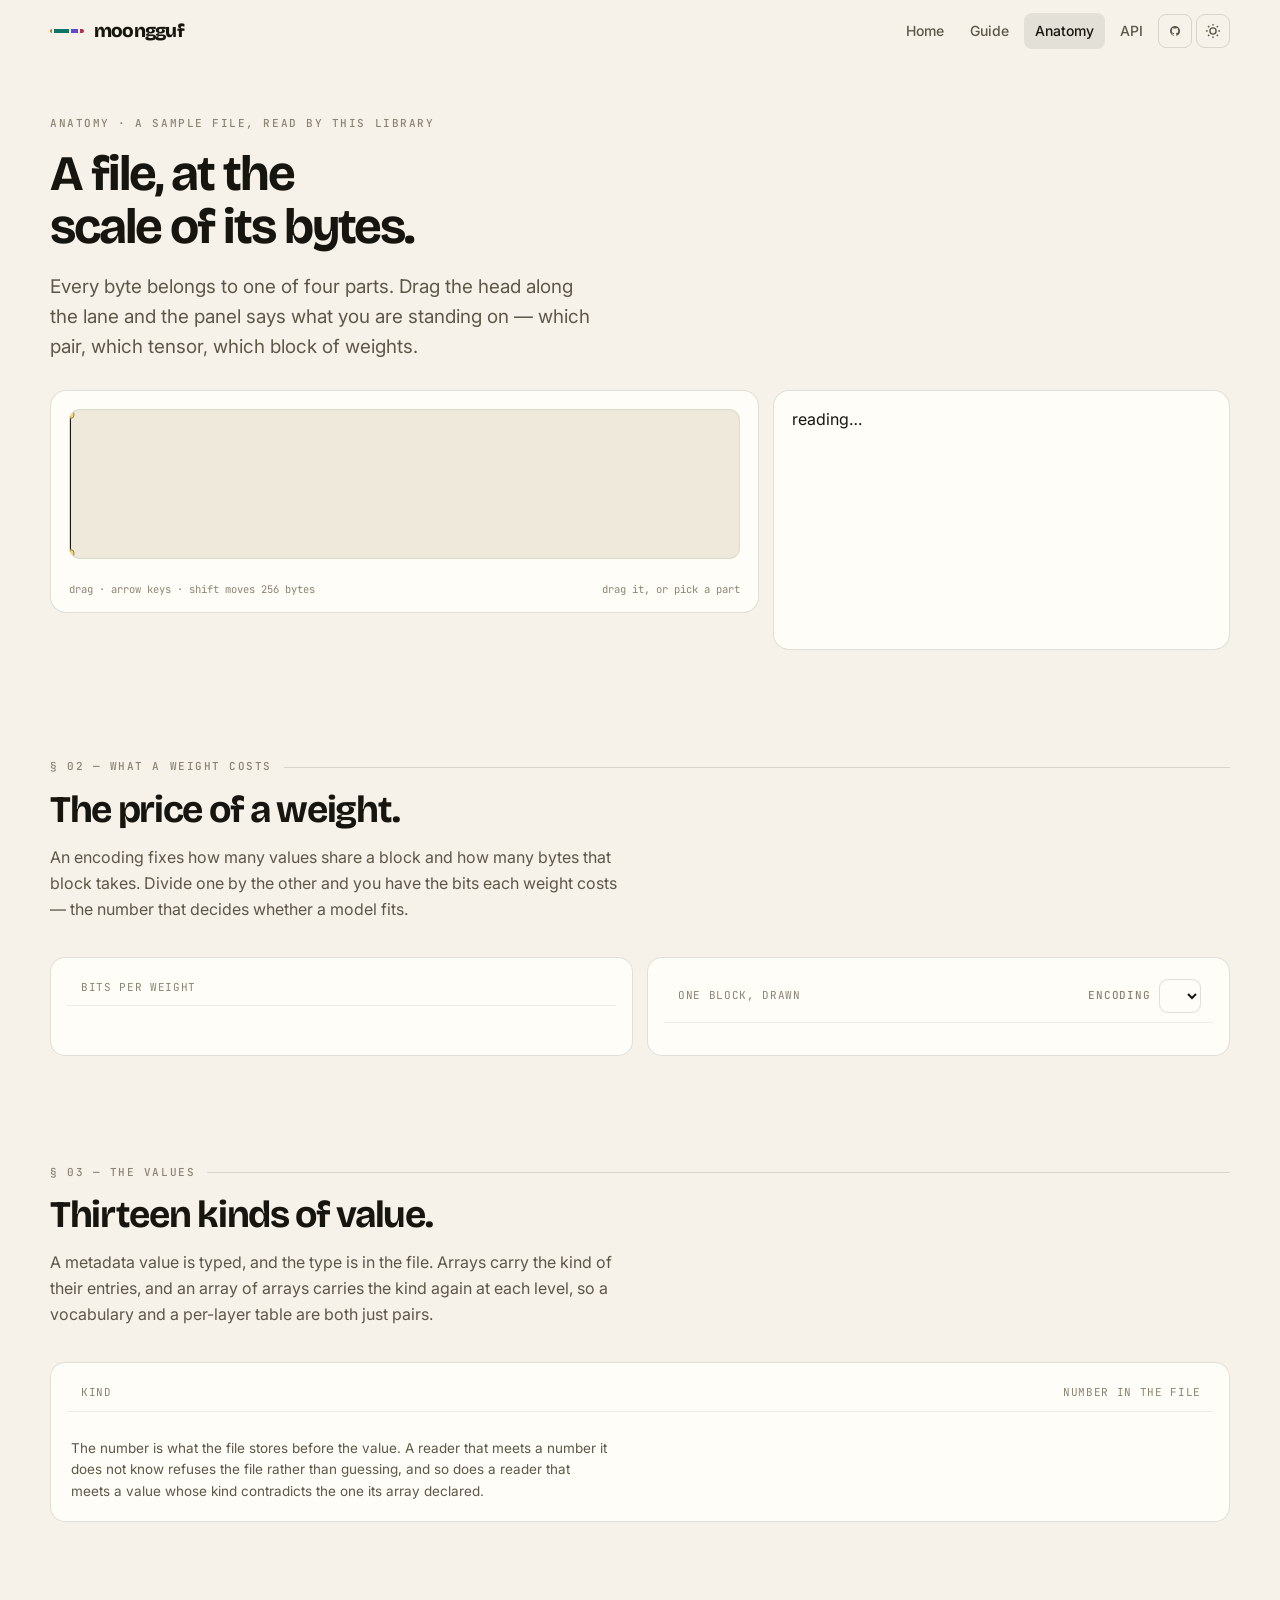
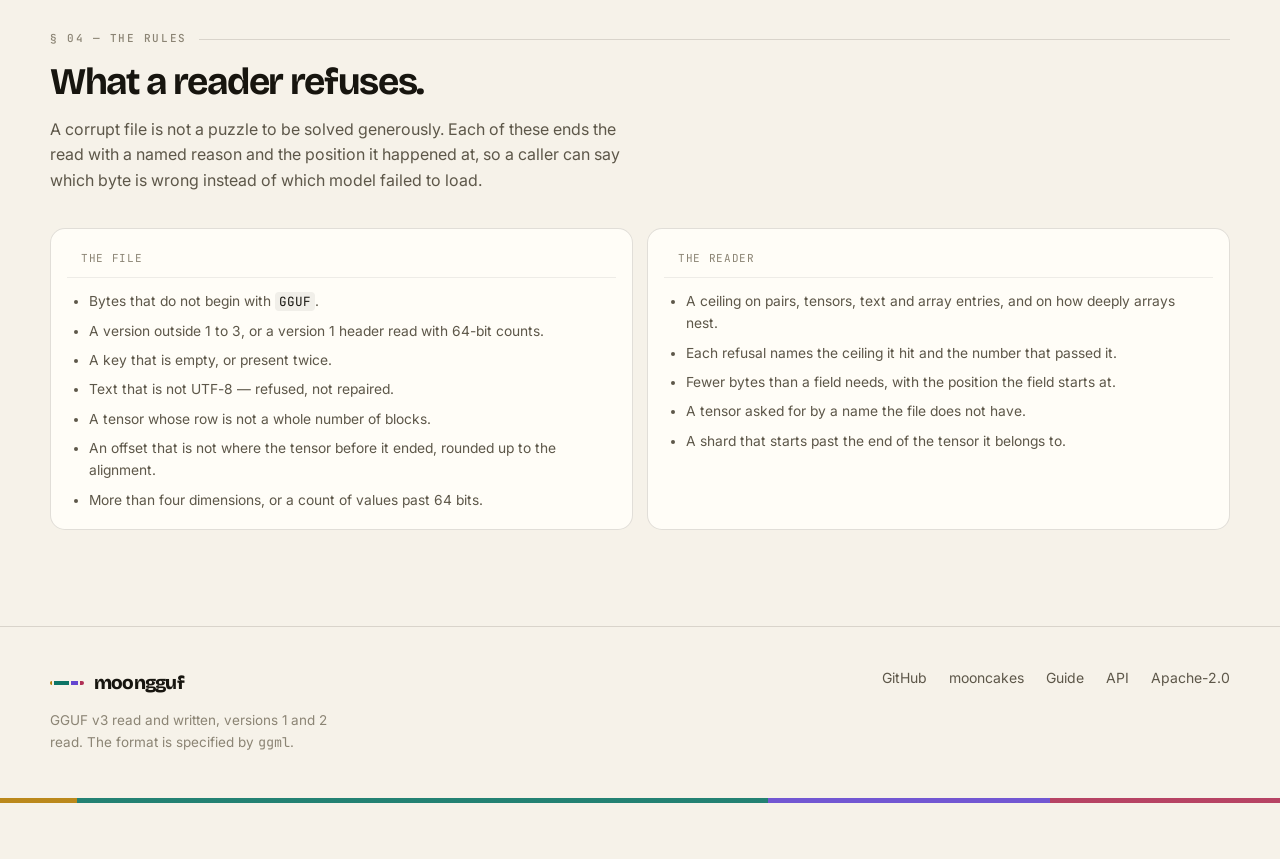
==== docs/anatomy.html @ d07f3ea3 "docs(moongguf): a specimen sheet, a guide, and an anatomy. One stylesheet, four colours — a colour p" ====
<!DOCTYPE html>
<html lang="en">
  <head>
    <meta charset="utf-8" />
    <meta name="viewport" content="width=device-width, initial-scale=1" />
    <title>The anatomy of a GGUF file — moongguf</title>
    <meta
      name="description"
      content="One GGUF file at the scale of its bytes: the header, the metadata table, the tensor index and the data section, with a head you can drag through it."
    />
    <link rel="icon" href="assets/favicon.svg" type="image/svg+xml" />
    <link rel="preconnect" href="https://fonts.googleapis.com" />
    <link rel="preconnect" href="https://fonts.gstatic.com" crossorigin />
    <link
      href="https://fonts.googleapis.com/css2?family=Bricolage+Grotesque:opsz,wght@12..96,400..800&family=Inter:wght@400;500;600&family=JetBrains+Mono:wght@400;500&display=swap"
      rel="stylesheet"
    />
    <link rel="stylesheet" href="assets/site.css" />
    <script src="assets/theme.js"></script>
  </head>
  <body>
    <header class="topbar">
      <div class="wrap">
        <a class="brand" href="./" aria-label="moongguf, home">
          <span class="brand-bars" aria-hidden="true"><i></i><i></i><i></i><i></i></span>
          <span class="brand-name">moongguf</span>
        </a>
        <nav class="nav" aria-label="Sections">
          <a href="./">Home</a>
          <a href="guide.html">Guide</a>
          <a href="anatomy.html" aria-current="page" class="hide-sm">Anatomy</a>
          <a href="api.html">API</a>
          <a
            class="icon-button"
            href="https://github.com/moonbitstack/moongguf"
            aria-label="Source on GitHub"
            title="Source on GitHub"
          >
            <svg viewBox="0 0 16 16" fill="currentColor" aria-hidden="true">
              <path
                d="M8 0C3.58 0 0 3.58 0 8c0 3.54 2.29 6.53 5.47 7.59.4.07.55-.17.55-.38 0-.19-.01-.82-.01-1.49-2.01.37-2.53-.49-2.69-.94-.09-.23-.48-.94-.82-1.13-.28-.15-.68-.52-.01-.53.63-.01 1.08.58 1.23.82.72 1.21 1.87.87 2.33.66.07-.52.28-.87.51-1.07-1.78-.2-3.64-.89-3.64-3.95 0-.87.31-1.59.82-2.15-.08-.2-.36-1.02.08-2.12 0 0 .67-.21 2.2.82a7.4 7.4 0 0 1 2-.27c.68 0 1.36.09 2 .27 1.53-1.04 2.2-.82 2.2-.82.44 1.1.16 1.92.08 2.12.51.56.82 1.27.82 2.15 0 3.07-1.87 3.75-3.65 3.95.29.25.54.73.54 1.48 0 1.07-.01 1.93-.01 2.2 0 .21.15.46.55.38A8.01 8.01 0 0 0 16 8c0-4.42-3.58-8-8-8Z"
              />
            </svg>
          </a>
          <button class="icon-button theme-toggle" type="button" aria-label="Switch theme">
            <svg class="sun" viewBox="0 0 16 16" fill="none" stroke="currentColor" stroke-width="1.4" aria-hidden="true">
              <circle cx="8" cy="8" r="3.1" />
              <path d="M8 1v1.6M8 13.4V15M1 8h1.6M13.4 8H15M3.05 3.05l1.13 1.13M11.82 11.82l1.13 1.13M12.95 3.05l-1.13 1.13M4.18 11.82l-1.13 1.13" />
            </svg>
            <svg class="moon" viewBox="0 0 16 16" fill="none" stroke="currentColor" stroke-width="1.4" aria-hidden="true">
              <path d="M13.4 9.6A5.9 5.9 0 0 1 6.4 2.6a5.9 5.9 0 1 0 7 7Z" />
            </svg>
          </button>
        </nav>
      </div>
    </header>

    <main>
      <section class="anatomy-hero">
        <div class="wrap">
          <p class="eyebrow">Anatomy · a sample file, read by this library</p>
          <h1 style="margin-top: 14px">A file, at the scale of its bytes.</h1>
          <p class="lede" style="margin-top: 18px">
            Every byte belongs to one of four parts. Drag the head along the lane and
            the panel says what you are standing on — which pair, which tensor, which
            block of weights.
          </p>

          <div class="scan" data-rise style="margin-top: 28px">
            <div class="scan-stage">
              <div class="scan-lane" data-scan tabindex="0" role="application" aria-label="A lane representing the bytes of a file. Use the arrow keys to move through it.">
                <div data-scan-lane></div>
                <div class="scan-head" data-scan-head></div>
              </div>
              <div class="lane-key" data-lane-key aria-label="Jump to a part"></div>
              <p class="scan-hint">
                <span data-scan-note>drag · arrow keys · shift moves 256 bytes</span>
                <span>drag it, or pick a part</span>
              </p>
            </div>
            <aside class="scan-panel" data-scan-panel>reading…</aside>
          </div>
        </div>
      </section>

      <section class="section" id="cost">
        <div class="wrap">
          <div class="section-head" data-rise>
            <div class="kicker"><span class="eyebrow">§ 02 — what a weight costs</span></div>
            <h2>The price of a weight.</h2>
            <p>
              An encoding fixes how many values share a block and how many bytes that
              block takes. Divide one by the other and you have the bits each weight
              costs — the number that decides whether a model fits.
            </p>
          </div>

          <div class="two-up">
            <div class="panel-card" data-rise>
              <div class="pane-head" style="margin: -6px -4px 10px">
                <span>bits per weight</span>
                <span class="spacer"></span>
                <span data-bits-count></span>
              </div>
              <div class="bits-chart scroll" data-bits></div>
            </div>

            <div class="panel-card" data-rise>
              <div class="pane-head" style="margin: -6px -4px 12px">
                <span>one block, drawn</span>
                <span class="spacer"></span>
                <label class="eyebrow" for="block-select" style="letter-spacing: 0.08em">encoding</label>
                <select id="block-select" data-block-select></select>
              </div>
              <div data-block></div>
              <p class="block-note" data-block-note></p>
            </div>
          </div>
        </div>
      </section>

      <section class="section" id="values">
        <div class="wrap">
          <div class="section-head" data-rise>
            <div class="kicker"><span class="eyebrow">§ 03 — the values</span></div>
            <h2>Thirteen kinds of value.</h2>
            <p>
              A metadata value is typed, and the type is in the file. Arrays carry the
              kind of their entries, and an array of arrays carries the kind again at
              each level, so a vocabulary and a per-layer table are both just pairs.
            </p>
          </div>

          <div class="panel-card" data-rise>
            <div class="pane-head" style="margin: -6px -4px 12px">
              <span>kind</span>
              <span class="spacer"></span>
              <span>number in the file</span>
            </div>
            <div class="kind-grid" data-kinds></div>
            <p class="block-note">
              The number is what the file stores before the value. A reader that meets
              a number it does not know refuses the file rather than guessing, and so
              does a reader that meets a value whose kind contradicts the one its array
              declared.
            </p>
          </div>
        </div>
      </section>

      <section class="section" id="rules">
        <div class="wrap">
          <div class="section-head" data-rise>
            <div class="kicker"><span class="eyebrow">§ 04 — the rules</span></div>
            <h2>What a reader refuses.</h2>
            <p>
              A corrupt file is not a puzzle to be solved generously. Each of these ends
              the read with a named reason and the position it happened at, so a caller
              can say which byte is wrong instead of which model failed to load.
            </p>
          </div>

          <div class="two-up">
            <div class="panel-card" data-rise>
              <div class="pane-head" style="margin: -6px -4px 12px"><span>the file</span></div>
              <ul class="rule-list">
                <li>Bytes that do not begin with <code>GGUF</code>.</li>
                <li>A version outside 1 to 3, or a version 1 header read with 64-bit counts.</li>
                <li>A key that is empty, or present twice.</li>
                <li>Text that is not UTF-8 — refused, not repaired.</li>
                <li>A tensor whose row is not a whole number of blocks.</li>
                <li>An offset that is not where the tensor before it ended, rounded up to the alignment.</li>
                <li>More than four dimensions, or a count of values past 64 bits.</li>
              </ul>
            </div>
            <div class="panel-card" data-rise>
              <div class="pane-head" style="margin: -6px -4px 12px"><span>the reader</span></div>
              <ul class="rule-list">
                <li>A ceiling on pairs, tensors, text and array entries, and on how deeply arrays nest.</li>
                <li>Each refusal names the ceiling it hit and the number that passed it.</li>
                <li>Fewer bytes than a field needs, with the position the field starts at.</li>
                <li>A tensor asked for by a name the file does not have.</li>
                <li>A shard that starts past the end of the tensor it belongs to.</li>
              </ul>
            </div>
          </div>
        </div>
      </section>
    </main>

    <footer class="footer">
      <div class="wrap">
        <div>
          <a class="brand" href="./" aria-label="moongguf, home">
            <span class="brand-bars" aria-hidden="true"><i></i><i></i><i></i><i></i></span>
            <span class="brand-name">moongguf</span>
          </a>
          <p class="footer-note" style="margin-top: 12px">
            GGUF v3 read and written, versions 1 and 2 read. The format is
            <a href="https://github.com/ggml-org/ggml/blob/master/docs/gguf.md">specified</a>
            by <code>ggml</code>.
          </p>
        </div>
        <nav class="footer-links" aria-label="Elsewhere">
          <a href="https://github.com/moonbitstack/moongguf">GitHub</a>
          <a href="https://mooncakes.io/docs/moonbitstack/moongguf">mooncakes</a>
          <a href="guide.html">Guide</a>
          <a href="api.html">API</a>
          <a href="https://github.com/moonbitstack/moongguf/blob/master/LICENSE">Apache-2.0</a>
        </nav>
      </div>
    </footer>

    <script type="module" src="assets/anatomy.js"></script>
    <script src="assets/page.js"></script>
    <script src="assets/code.js"></script>
  </body>
</html>
---- docs/assets/site.css ----
/* moongguf — a specimen sheet for a binary file.
   One stylesheet for all pages: tokens, then the page-level pieces, then the
   widgets each page adds. */

:root {
  color-scheme: light;

  --paper: #f6f2e9;
  --card: #fffdf7;
  --sunken: #efe9dc;
  --ink: #17150f;
  --ink-2: #5d5749;
  --ink-3: #8b8474;
  --line: color-mix(in srgb, var(--ink) 13%, transparent);
  --line-soft: color-mix(in srgb, var(--ink) 7%, transparent);
  --highlight: #ffd84d;
  --swipe: color-mix(in srgb, var(--highlight) 78%, transparent);

  /* One colour per part of the file, kept everywhere those parts are named. */
  --head: #b57d05;
  --meta: #0d7566;
  --index: #6446d0;
  --data: #b03055;

  --head-wash: color-mix(in srgb, var(--head) 14%, var(--paper));
  --meta-wash: color-mix(in srgb, var(--meta) 13%, var(--paper));
  --index-wash: color-mix(in srgb, var(--index) 13%, var(--paper));
  --data-wash: color-mix(in srgb, var(--data) 12%, var(--paper));

  --shadow: 0 1px 0 color-mix(in srgb, var(--ink) 5%, transparent),
    0 18px 40px -28px color-mix(in srgb, var(--ink) 45%);
  --shadow-lift: 0 2px 2px color-mix(in srgb, var(--ink) 4%, transparent),
    0 26px 44px -26px color-mix(in srgb, var(--ink) 40%);

  --sans: "Inter", ui-sans-serif, system-ui, -apple-system, "Segoe UI", sans-serif;
  --display: "Bricolage Grotesque", "Inter", ui-sans-serif, system-ui, sans-serif;
  --mono: "JetBrains Mono", ui-monospace, SFMono-Regular, Menlo, Consolas, monospace;

  /* Apple's move: damping 1, response 0.4 — no overshoot, no lag. */
  --spring: linear(
    0, 0.0033 1.4%, 0.0126 2.8%, 0.0488 5.6%, 0.0972 8.4%, 0.2088 14.1%,
    0.3892 21.6%, 0.5693 28.9%, 0.7365 36.2%, 0.8679 43.4%, 0.9552 50.4%,
    1.0027 56.4%, 1.0225 63.3%, 1.0141 73.4%, 1.0013 84.9%, 1
  );
  /* A little bounce, for something thrown rather than moved. */
  --spring-snap: linear(
    0, 0.006 1.2%, 0.0238 2.4%, 0.0905 4.8%, 0.1986 7.4%, 0.4242 12.9%,
    0.6296 17.9%, 0.79 22.9%, 0.9053 28%, 0.9735 33.4%, 1.0072 39%,
    1.0147 46%, 1.0049 58%, 1.0002 72%, 1
  );
}

:root[data-theme="dark"] {
  color-scheme: dark;

  --paper: #131210;
  --card: #1b1a16;
  --sunken: #100f0d;
  --ink: #f3eee2;
  --ink-2: #b3ab99;
  --ink-3: #857e6f;
  --line: color-mix(in srgb, var(--ink) 16%, transparent);
  --line-soft: color-mix(in srgb, var(--ink) 9%, transparent);

  --head: #e5b23f;
  --meta: #4ec3ae;
  --index: #a58cf5;
  --data: #f07a9c;
  --swipe: color-mix(in srgb, var(--highlight) 34%, transparent);

  --head-wash: color-mix(in srgb, var(--head) 16%, var(--paper));
  --meta-wash: color-mix(in srgb, var(--meta) 15%, var(--paper));
  --index-wash: color-mix(in srgb, var(--index) 16%, var(--paper));
  --data-wash: color-mix(in srgb, var(--data) 15%, var(--paper));

  --shadow: 0 1px 0 #0006, 0 18px 40px -28px #000;
  --shadow-lift: 0 2px 2px #0004, 0 26px 44px -24px #000;
}

@media (prefers-color-scheme: dark) {
  :root:not([data-theme="light"]) {
    color-scheme: dark;

    --paper: #131210;
    --card: #1b1a16;
    --sunken: #100f0d;
    --ink: #f3eee2;
    --ink-2: #b3ab99;
    --ink-3: #857e6f;
    --line: color-mix(in srgb, var(--ink) 16%, transparent);
    --line-soft: color-mix(in srgb, var(--ink) 9%, transparent);

    --head: #e5b23f;
    --meta: #4ec3ae;
    --index: #a58cf5;
    --data: #f07a9c;
    --swipe: color-mix(in srgb, var(--highlight) 34%, transparent);

    --head-wash: color-mix(in srgb, var(--head) 16%, var(--paper));
    --meta-wash: color-mix(in srgb, var(--meta) 15%, var(--paper));
    --index-wash: color-mix(in srgb, var(--index) 16%, var(--paper));
    --data-wash: color-mix(in srgb, var(--data) 15%, var(--paper));

    --shadow: 0 1px 0 #0006, 0 18px 40px -28px #000;
    --shadow-lift: 0 2px 2px #0004, 0 26px 44px -24px #000;
  }
}

*,
*::before,
*::after {
  box-sizing: border-box;
}

html {
  font-variant-ligatures: no-contextual;
  -webkit-text-size-adjust: 100%;
  scroll-behavior: smooth;
  scroll-padding-top: 84px;
}

@media (prefers-reduced-motion: reduce) {
  html {
    scroll-behavior: auto;
  }
}

body {
  margin: 0;
  background: var(--paper);
  color: var(--ink);
  font-family: var(--sans);
  font-size: 16px;
  line-height: 1.62;
  -webkit-font-smoothing: antialiased;
  font-variant-ligatures: no-contextual;
  overflow-wrap: break-word;
}

/* The paper is a specimen sheet: a grid of dots, faint enough to read as
   texture rather than as a table. */
body::before {
  content: "";
  position: fixed;
  inset: 0;
  z-index: -1;
  pointer-events: none;
  background-image: radial-gradient(
    color-mix(in srgb, var(--ink) 26%, transparent) 0.6px,
    transparent 0.6px
  );
  background-size: 22px 22px;
  opacity: 0.18;
}

img,
svg {
  max-width: 100%;
}

button,
input,
textarea,
select {
  font: inherit;
  font-variant-ligatures: no-contextual;
  color: inherit;
}

::selection {
  background: var(--highlight);
  color: #17150f;
}

a {
  color: inherit;
  text-decoration: none;
}

:focus-visible {
  outline: 2px solid var(--ink);
  outline-offset: 3px;
  border-radius: 4px;
}

/* ——— scroll bars ——————————————————————————————————————————————
   The page bar is drawn by the page: its thumb is invisible while the page
   stands at its top, and the lane keeps its width either way, so nothing
   shifts sideways when the thumb appears. The standard properties are only
   ever set inside the branch that has no `::-webkit-scrollbar`, because
   setting them anywhere disables the pseudo-elements in Chromium. */

@supports selector(::-webkit-scrollbar) {
  html::-webkit-scrollbar {
    width: 11px;
    height: 11px;
  }
  html::-webkit-scrollbar-track {
    background: transparent;
  }
  html::-webkit-scrollbar-thumb {
    border-radius: 99px;
    border: 3px solid transparent;
    background-clip: content-box;
    background-color: color-mix(in srgb, var(--ink) 26%, transparent);
  }
  html.at-top::-webkit-scrollbar-thumb {
    background-color: transparent;
  }
  .scroll::-webkit-scrollbar {
    width: 9px;
    height: 9px;
  }
  .scroll::-webkit-scrollbar-track {
    background: transparent;
  }
  .scroll::-webkit-scrollbar-thumb {
    border-radius: 99px;
    border: 2px solid transparent;
    background-clip: content-box;
    background-color: color-mix(in srgb, var(--ink) 14%, transparent);
  }
  .scroll:hover::-webkit-scrollbar-thumb {
    background-color: color-mix(in srgb, var(--ink) 34%, transparent);
  }
  .scroll::-webkit-scrollbar-corner {
    background: transparent;
  }
}

@supports not selector(::-webkit-scrollbar) {
  html {
    scrollbar-width: thin;
    scrollbar-color: color-mix(in srgb, var(--ink) 26%, transparent) transparent;
  }
  html.at-top {
    scrollbar-color: transparent transparent;
  }
  .scroll {
    scrollbar-width: thin;
    scrollbar-color: color-mix(in srgb, var(--ink) 16%, transparent) transparent;
  }
  .scroll:hover {
    scrollbar-color: color-mix(in srgb, var(--ink) 34%, transparent) transparent;
  }
}

/* ——— type ——————————————————————————————————————————————————— */

h1,
h2,
h3,
h4 {
  font-family: var(--display);
  font-weight: 700;
  letter-spacing: -0.025em;
  line-height: 1.08;
  margin: 0;
  text-wrap: balance;
}

p {
  margin: 0 0 1em;
}

p:last-child {
  margin-bottom: 0;
}

code,
.mono {
  font-family: var(--mono);
  font-variant-ligatures: none;
  font-feature-settings: "tnum" 1;
}

kbd {
  font-family: var(--mono);
  font-size: 0.82em;
  padding: 0.1em 0.4em;
  border: 1px solid var(--line);
  border-bottom-width: 2px;
  border-radius: 5px;
  background: var(--card);
}

mark {
  background: linear-gradient(
    transparent 58%,
    color-mix(in srgb, var(--highlight) 72%, transparent) 58% 94%,
    transparent 94%
  );
  color: inherit;
  padding: 0 0.08em;
}

.eyebrow {
  font-family: var(--mono);
  font-size: 11px;
  font-weight: 500;
  letter-spacing: 0.14em;
  text-transform: uppercase;
  color: var(--ink-3);
  user-select: none;
}

.lede {
  font-size: clamp(1.02rem, 0.96rem + 0.3vw, 1.18rem);
  line-height: 1.6;
  color: var(--ink-2);
  max-width: 46ch;
}

.prose p {
  max-width: 62ch;
  color: var(--ink-2);
}

.prose strong {
  color: var(--ink);
  font-weight: 600;
}

.prose a {
  color: var(--ink);
  box-shadow: inset 0 -1px 0 color-mix(in srgb, var(--ink) 45%, transparent);
}

.prose a:hover {
  box-shadow: inset 0 -1px 0 var(--ink);
}

/* ——— shell ——————————————————————————————————————————————————— */

.wrap {
  width: min(1180px, 100% - 48px);
  margin-inline: auto;
}

.topbar {
  position: sticky;
  top: 0;
  z-index: 40;
  border-bottom: 1px solid transparent;
  background: color-mix(in srgb, var(--paper) 82%, transparent);
  backdrop-filter: blur(14px) saturate(1.3);
  -webkit-backdrop-filter: blur(14px) saturate(1.3);
  transition: border-color 0.3s;
}

.topbar.is-stuck {
  border-bottom-color: var(--line);
}

.topbar .wrap {
  display: flex;
  align-items: center;
  gap: 20px;
  height: 62px;
}

.brand {
  display: inline-flex;
  align-items: center;
  gap: 10px;
  flex: none;
}

.brand-name {
  font-family: var(--display);
  font-weight: 800;
  font-size: 19px;
  letter-spacing: -0.04em;
}

.brand-bars {
  display: flex;
  gap: 2px;
  height: 4px;
  width: 34px;
  border-radius: 2px;
  overflow: hidden;
}

.brand-bars i {
  display: block;
  height: 100%;
}

.brand-bars i:nth-child(1) {
  flex: 4;
  background: var(--head);
}
.brand-bars i:nth-child(2) {
  flex: 26;
  background: var(--meta);
}
.brand-bars i:nth-child(3) {
  flex: 12;
  background: var(--index);
}
.brand-bars i:nth-child(4) {
  flex: 8;
  background: var(--data);
}

.nav {
  display: flex;
  align-items: center;
  gap: 4px;
  margin-left: auto;
}

.nav a {
  font-size: 14px;
  font-weight: 500;
  color: var(--ink-2);
  padding: 7px 11px;
  border-radius: 8px;
  transition: color 0.2s, background-color 0.2s;
}

.nav a:hover {
  color: var(--ink);
  background: color-mix(in srgb, var(--ink) 6%, transparent);
}

.nav a[aria-current="page"] {
  color: var(--ink);
  background: color-mix(in srgb, var(--ink) 8%, transparent);
}

.icon-button {
  display: inline-grid;
  place-items: center;
  width: 34px;
  height: 34px;
  border: 1px solid var(--line);
  border-radius: 9px;
  background: transparent;
  color: var(--ink-2);
  cursor: pointer;
  padding: 0;
  transition: color 0.2s, border-color 0.2s, background-color 0.2s;
}

.icon-button:hover {
  color: var(--ink);
  border-color: color-mix(in srgb, var(--ink) 30%, transparent);
}

.icon-button svg {
  width: 16px;
  height: 16px;
  display: block;
}

.theme-toggle .moon,
:root[data-theme="dark"] .theme-toggle .sun {
  display: none;
}

:root[data-theme="dark"] .theme-toggle .moon {
  display: block;
}

@media (prefers-color-scheme: dark) {
  :root:not([data-theme="light"]) .theme-toggle .sun {
    display: none;
  }
  :root:not([data-theme="light"]) .theme-toggle .moon {
    display: block;
  }
}

/* ——— footer ——————————————————————————————————————————————————— */

.footer {
  position: relative;
  margin-top: 96px;
  border-top: 1px solid var(--line);
  padding: 40px 0 56px;
}

.footer::after {
  content: "";
  display: block;
  height: 5px;
  margin-top: 44px;
  background: linear-gradient(
    90deg,
    var(--head) 0 6%,
    var(--meta) 6% 60%,
    var(--index) 60% 82%,
    var(--data) 82% 100%
  );
  opacity: 0.9;
}

.footer .wrap {
  display: flex;
  flex-wrap: wrap;
  gap: 24px 40px;
  align-items: flex-start;
  justify-content: space-between;
}

.footer-note {
  max-width: 34ch;
  color: var(--ink-3);
  font-size: 13.5px;
  line-height: 1.6;
}

.footer-links {
  display: flex;
  flex-wrap: wrap;
  gap: 8px 22px;
  font-size: 14px;
}

.footer-links a {
  color: var(--ink-2);
  border-bottom: 1px solid transparent;
  padding-bottom: 1px;
}

.footer-links a:hover {
  color: var(--ink);
  border-bottom-color: var(--ink);
}

/* ——— buttons ——————————————————————————————————————————————————— */

.button {
  display: inline-flex;
  align-items: center;
  justify-content: center;
  gap: 8px;
  height: 42px;
  padding: 0 18px;
  border-radius: 11px;
  border: 1px solid transparent;
  font-size: 14.5px;
  font-weight: 560;
  letter-spacing: -0.005em;
  cursor: pointer;
  white-space: nowrap;
  transition: transform 0.35s var(--spring), background-color 0.2s,
    border-color 0.2s, box-shadow 0.25s;
}

.button:active {
  transform: scale(0.975);
}

.button-solid {
  background: var(--ink);
  color: var(--paper);
  box-shadow: var(--shadow);
}

.button-solid:hover {
  background: color-mix(in srgb, var(--ink) 88%, var(--data));
}

.button-ghost {
  border-color: var(--line);
  color: var(--ink);
  background: color-mix(in srgb, var(--card) 60%, transparent);
}

.button-ghost:hover {
  border-color: color-mix(in srgb, var(--ink) 34%, transparent);
  background: var(--card);
}

.button .arrow {
  transition: transform 0.35s var(--spring);
}

.button:hover .arrow {
  transform: translateX(3px);
}

/* ——— chips ——————————————————————————————————————————————————— */

.chips {
  display: flex;
  flex-wrap: wrap;
  gap: 8px;
}

.chip {
  display: inline-flex;
  align-items: center;
  gap: 7px;
  height: 28px;
  padding: 0 11px;
  border-radius: 99px;
  border: 1px solid var(--line);
  background: color-mix(in srgb, var(--card) 70%, transparent);
  font-family: var(--mono);
  font-size: 11.5px;
  letter-spacing: 0.02em;
  color: var(--ink-2);
  white-space: nowrap;
}

.chip b {
  color: var(--ink);
  font-weight: 500;
}

.swatch {
  width: 8px;
  height: 8px;
  border-radius: 2px;
  background: currentColor;
  flex: none;
}

.swatch-head {
  color: var(--head);
}
.swatch-meta {
  color: var(--meta);
}
.swatch-index {
  color: var(--index);
}
.swatch-data {
  color: var(--data);
}

/* ——— the front page ——————————————————————————————————————————————— */

.hero {
  padding: clamp(52px, 8vw, 96px) 0 0;
}

.hero-grid {
  display: grid;
  grid-template-columns: minmax(0, 1fr);
  gap: 30px;
}

@media (width > 980px) {
  .hero-grid {
    grid-template-columns: minmax(0, 1fr) 268px;
    gap: 48px;
    align-items: start;
  }
}

.plate {
  border: 1px solid var(--line);
  border-radius: 13px;
  background: color-mix(in srgb, var(--card) 70%, transparent);
  padding: 14px 14px 12px;
  box-shadow: var(--shadow);
}

.plate-at {
  display: flex;
  justify-content: space-between;
  font-family: var(--mono);
  font-size: 9.5px;
  letter-spacing: 0.08em;
  text-transform: uppercase;
  color: var(--ink-3);
  margin-bottom: 8px;
  user-select: none;
}

.plate-cells {
  display: grid;
  grid-template-columns: repeat(4, minmax(0, 1fr));
  gap: 3px;
}

.plate-cells span {
  display: grid;
  place-items: center;
  height: 38px;
  border-radius: 5px;
  background: var(--head-wash);
  border: 1px solid color-mix(in srgb, var(--head) 34%, transparent);
  font-family: var(--mono);
  font-size: 12.5px;
  color: color-mix(in srgb, var(--head) 82%, var(--ink));
  transition: transform 0.4s var(--spring);
}

.plate-cells span:hover {
  transform: translateY(-2px);
}

.plate-ascii {
  display: grid;
  grid-template-columns: repeat(4, minmax(0, 1fr));
  gap: 3px;
  margin-top: 3px;
}

.plate-ascii span {
  text-align: center;
  font-family: var(--mono);
  font-size: 11px;
  color: var(--ink-2);
  padding: 3px 0;
  border-radius: 4px;
  background: color-mix(in srgb, var(--ink) 5%, transparent);
}

.plate-note {
  margin: 10px 0 0;
  font-size: 12px;
  line-height: 1.5;
  color: var(--ink-3);
}

@media (width <= 980px) {
  .plate {
    display: none;
  }
}

.hero h1 {
  font-size: clamp(2.6rem, 1.7rem + 3.6vw, 4.4rem);
  letter-spacing: -0.045em;
  line-height: 0.98;
}

.hero h1 .sub {
  display: block;
  color: var(--ink-3);
  font-weight: 400;
}

.hero-actions {
  display: flex;
  flex-wrap: wrap;
  gap: 10px;
  margin-top: 26px;
}

.hero-meta {
  display: flex;
  flex-wrap: wrap;
  gap: 8px;
  margin-top: 22px;
}

/* The ribbon: the sample file as four stretches of bytes, to scale. Hovering a
   part names it and lifts it off the sheet. */
.ribbon-card {
  margin-top: clamp(34px, 5vw, 56px);
  border: 1px solid var(--line);
  border-radius: 18px;
  background: var(--card);
  box-shadow: var(--shadow);
  padding: 20px 22px 18px;
}

.ribbon-head {
  display: flex;
  flex-wrap: wrap;
  align-items: baseline;
  gap: 10px 16px;
  margin-bottom: 16px;
}

.ribbon-head .file {
  font-family: var(--mono);
  font-size: 12.5px;
  color: var(--ink);
}

.ribbon-head .size {
  font-family: var(--mono);
  font-size: 12px;
  color: var(--ink-3);
  margin-left: auto;
}

.ribbon {
  display: flex;
  gap: 3px;
  height: 118px;
  align-items: flex-end;
}

.seg {
  position: relative;
  display: flex;
  flex-direction: column;
  justify-content: flex-end;
  gap: 6px;
  height: 100%;
  min-width: 0;
  border: 0;
  padding: 0;
  background: none;
  cursor: pointer;
  text-align: left;
  transition: transform 0.45s var(--spring);
  transform-origin: bottom;
}

.seg:hover,
.seg:focus-visible {
  transform: translateY(-5px);
}

.seg .bar {
  position: relative;
  height: 84px;
  border-radius: 4px 4px 2px 2px;
  background: var(--wash);
  border: 1px solid color-mix(in srgb, var(--tone) 40%, transparent);
  overflow: hidden;
  transition: height 0.45s var(--spring), filter 0.3s;
}

.seg .bar-label {
  display: none;
}

.seg-narrow .seg-tag {
  display: none;
}

.seg-narrow .bar-label {
  display: block;
  position: absolute;
  top: 7px;
  left: 50%;
  transform: translateX(-50%);
  z-index: 1;
  font-family: var(--mono);
  font-size: 8.5px;
  letter-spacing: 0.12em;
  text-transform: uppercase;
  color: var(--tone);
  writing-mode: vertical-rl;
  text-orientation: mixed;
  white-space: nowrap;
  user-select: none;
}

.seg .bar::after {
  content: "";
  position: absolute;
  inset: 0;
  background-image: repeating-linear-gradient(
    90deg,
    color-mix(in srgb, var(--tone) 55%, transparent) 0 1px,
    transparent 1px 7px
  );
  opacity: 0.55;
}

.seg[data-part="data"] .bar::after {
  background-image: repeating-linear-gradient(
    135deg,
    color-mix(in srgb, var(--tone) 50%, transparent) 0 1px,
    transparent 1px 8px
  );
}

.seg:hover .bar,
.seg:focus-visible .bar {
  filter: saturate(1.2);
}

.seg-tag {
  display: flex;
  flex-direction: column;
  gap: 1px;
  font-family: var(--mono);
  font-size: 10.5px;
  line-height: 1.35;
  color: var(--tone);
  white-space: nowrap;
  overflow: hidden;
  user-select: none;
}

.seg-tag b {
  font-weight: 500;
  letter-spacing: 0.06em;
  text-transform: uppercase;
}

.seg-tag span {
  color: var(--ink-3);
}

.seg-narrow .seg-tag b {
  display: none;
}

.seg-narrow .seg-tag span {
  font-size: 9.5px;
}

.ribbon-rule {
  position: relative;
  height: 22px;
  margin-top: 6px;
  border-top: 1px solid var(--line);
}

.eyebrow,
.num,
.step-num,
.code-head,
.map-at,
.tick,
.pane-head,
.seg-tag,
.plate-at,
.legend,
.section-head .kicker {
  user-select: none;
}

.tick {
  position: absolute;
  top: 0;
  font-family: var(--mono);
  font-size: 9.5px;
  color: var(--ink-3);
  padding-top: 5px;
  transform: translateX(-50%);
  user-select: none;
}

.tick:first-child {
  transform: none;
}

.tick:last-child {
  transform: translateX(-100%);
}

.tick::before {
  content: "";
  position: absolute;
  left: 50%;
  top: 0;
  width: 1px;
  height: 4px;
  background: var(--line);
}

.ribbon-readout {
  display: flex;
  flex-wrap: wrap;
  gap: 6px 14px;
  align-items: baseline;
  margin-top: 10px;
  min-height: 22px;
  font-family: var(--mono);
  font-size: 11.5px;
  color: var(--ink-3);
}

.ribbon-readout b {
  color: var(--ink);
  font-weight: 500;
}

/* ——— section furniture ——————————————————————————————————————————— */

.section {
  padding-top: clamp(64px, 9vw, 108px);
}

.section-head {
  display: grid;
  grid-template-columns: minmax(0, 1fr);
  gap: 14px;
  margin-bottom: 34px;
}

.section-head .kicker {
  display: flex;
  align-items: center;
  gap: 12px;
}

.section-head .kicker::after {
  content: "";
  flex: 1;
  height: 1px;
  background: var(--line);
}

.section-head h2 {
  font-size: clamp(1.7rem, 1.3rem + 1.4vw, 2.35rem);
  letter-spacing: -0.035em;
}

.section-head p {
  color: var(--ink-2);
  max-width: 58ch;
  margin: 0;
}

/* ——— part cards ——————————————————————————————————————————————— */

.parts {
  display: grid;
  grid-template-columns: repeat(4, minmax(0, 1fr));
  gap: 14px;
}

.part {
  position: relative;
  display: flex;
  flex-direction: column;
  gap: 10px;
  padding: 20px 20px 18px;
  border: 1px solid var(--line);
  border-radius: 15px;
  background: var(--card);
  overflow: hidden;
  transition: transform 0.5s var(--spring), box-shadow 0.35s,
    border-color 0.3s;
}

.part::before {
  content: "";
  position: absolute;
  inset: 0 0 auto;
  height: 3px;
  background: var(--tone);
  opacity: 0.85;
}

.part:hover {
  transform: translateY(-3px);
  box-shadow: var(--shadow-lift);
  border-color: color-mix(in srgb, var(--tone) 34%, var(--line));
}

.part .num {
  font-family: var(--mono);
  font-size: 10.5px;
  color: var(--tone);
  letter-spacing: 0.1em;
  user-select: none;
}

.part h3 {
  font-size: 19px;
  letter-spacing: -0.02em;
}

.part p {
  font-size: 13.8px;
  line-height: 1.58;
  color: var(--ink-2);
  margin: 0;
}

.part .call {
  margin-top: auto;
  padding-top: 12px;
  border-top: 1px dashed var(--line);
  font-family: var(--mono);
  font-size: 11.5px;
  color: var(--ink-2);
  overflow-wrap: anywhere;
}

.part .call em {
  color: var(--ink-3);
  font-style: normal;
}

.part[data-part="head"] {
  --tone: var(--head);
}
.part[data-part="meta"] {
  --tone: var(--meta);
}
.part[data-part="index"] {
  --tone: var(--index);
}
.part[data-part="data"] {
  --tone: var(--data);
}

/* ——— the encoding catalogue ——————————————————————————————————————— */

.catalogue-bar {
  display: flex;
  flex-wrap: wrap;
  align-items: center;
  gap: 10px;
  margin-bottom: 16px;
}

.field {
  display: flex;
  align-items: center;
  gap: 8px;
  height: 36px;
  padding: 0 12px;
  border: 1px solid var(--line);
  border-radius: 10px;
  background: var(--card);
  color: var(--ink-3);
  transition: border-color 0.2s, box-shadow 0.2s;
}

.field:focus-within {
  border-color: color-mix(in srgb, var(--ink) 40%, transparent);
  box-shadow: 0 0 0 3px color-mix(in srgb, var(--ink) 7%, transparent);
}

.field svg {
  width: 14px;
  height: 14px;
  flex: none;
}

.field input {
  border: 0;
  background: none;
  outline: none;
  width: 190px;
  font-size: 14px;
  color: var(--ink);
}

.field input::placeholder {
  color: var(--ink-3);
}

.filters {
  display: flex;
  flex-wrap: wrap;
  gap: 6px;
}

.filter {
  height: 32px;
  padding: 0 12px;
  border-radius: 99px;
  border: 1px solid var(--line);
  background: transparent;
  color: var(--ink-2);
  font-size: 12.5px;
  font-weight: 500;
  cursor: pointer;
  transition: background-color 0.2s, color 0.2s, border-color 0.2s;
}

.filter:hover {
  color: var(--ink);
  border-color: color-mix(in srgb, var(--ink) 28%, transparent);
}

.filter[aria-pressed="true"] {
  background: var(--ink);
  border-color: var(--ink);
  color: var(--paper);
}

.catalogue-count {
  margin-left: auto;
  font-family: var(--mono);
  font-size: 11.5px;
  color: var(--ink-3);
}

.grid-enc {
  display: grid;
  grid-template-columns: repeat(auto-fill, minmax(196px, 1fr));
  gap: 10px;
}

.enc {
  position: relative;
  display: flex;
  flex-direction: column;
  gap: 8px;
  padding: 14px 14px 13px;
  border: 1px solid var(--line);
  border-radius: 13px;
  background: var(--card);
  text-align: left;
  cursor: pointer;
  transition: transform 0.4s var(--spring), box-shadow 0.3s,
    border-color 0.25s, background-color 0.25s;
}

.enc:hover {
  transform: translateY(-2px);
  box-shadow: var(--shadow-lift);
}

.enc[aria-expanded="true"] {
  border-color: color-mix(in srgb, var(--ink) 45%, transparent);
  box-shadow: var(--shadow-lift);
}

.enc-name {
  display: flex;
  align-items: baseline;
  gap: 6px;
  font-family: var(--mono);
  font-size: 14px;
  font-weight: 500;
  letter-spacing: -0.01em;
}

.enc-name small {
  margin-left: auto;
  font-size: 10px;
  color: var(--ink-3);
  font-weight: 400;
}

.enc-bits {
  font-family: var(--display);
  font-size: 25px;
  font-weight: 600;
  letter-spacing: -0.04em;
  line-height: 1;
  display: flex;
  align-items: baseline;
  gap: 4px;
}

.enc-bits span {
  font-family: var(--mono);
  font-size: 10px;
  font-weight: 400;
  color: var(--ink-3);
  letter-spacing: 0.02em;
}

.enc-meter {
  display: block;
  height: 4px;
  border-radius: 99px;
  background: var(--sunken);
  overflow: hidden;
}

.enc-meter i {
  display: block;
  height: 100%;
  border-radius: 99px;
  background: linear-gradient(90deg, var(--meta), var(--index));
  transform-origin: left;
  transform: scaleX(var(--fill, 0));
  transition: transform 0.6s var(--spring);
}

.enc-foot {
  display: flex;
  justify-content: space-between;
  gap: 8px;
  font-family: var(--mono);
  font-size: 10.5px;
  color: var(--ink-3);
}

.enc-detail {
  grid-column: 1 / -1;
  border: 1px solid var(--line);
  border-radius: 13px;
  background: var(--sunken);
  padding: 16px 18px;
  display: grid;
  grid-template-columns: minmax(0, 1.2fr) minmax(0, 1fr);
  gap: 16px 28px;
  animation: unfold 0.5s var(--spring) both;
}

@keyframes unfold {
  from {
    opacity: 0;
    transform: translateY(-6px) scaleY(0.96);
  }
  to {
    opacity: 1;
    transform: none;
  }
}

.enc-detail h4 {
  font-size: 17px;
  margin-bottom: 6px;
}

.enc-detail p {
  font-size: 13.5px;
  color: var(--ink-2);
  margin: 0;
}

.enc-detail dl {
  display: grid;
  grid-template-columns: auto 1fr;
  gap: 4px 14px;
  margin: 0;
  font-family: var(--mono);
  font-size: 11.5px;
}

.enc-detail dt {
  color: var(--ink-3);
}

.enc-detail dd {
  margin: 0;
  color: var(--ink);
}

/* ——— code and output ————————————————————————————————————————————— */

.code-card {
  border: 1px solid var(--line);
  border-radius: 14px;
  background: var(--card);
  overflow: hidden;
  box-shadow: var(--shadow);
}

.code-head {
  display: flex;
  align-items: center;
  gap: 10px;
  padding: 9px 14px;
  border-bottom: 1px solid var(--line-soft);
  background: color-mix(in srgb, var(--sunken) 55%, var(--card));
  font-family: var(--mono);
  font-size: 11px;
  color: var(--ink-3);
  user-select: none;
}

.code-head .dot {
  width: 7px;
  height: 7px;
  border-radius: 99px;
  background: var(--line);
}

.code-head .label {
  letter-spacing: 0.06em;
  text-transform: uppercase;
}

.code-head .path {
  margin-left: auto;
  color: var(--ink-3);
}

.code-card pre {
  margin: 0;
  padding: 16px 18px;
  overflow: auto;
  font-family: var(--mono);
  font-size: 12.8px;
  line-height: 1.72;
  tab-size: 2;
}

.out {
  border-left: 0;
  border-top: 1px solid var(--line-soft);
  background: color-mix(in srgb, var(--ink) 3%, var(--card));
  padding: 12px 18px;
  font-family: var(--mono);
  font-size: 12.2px;
  line-height: 1.7;
  color: var(--ink-2);
  overflow: auto;
  white-space: pre;
  position: relative;
}

.out::before {
  content: "prints";
  position: absolute;
  top: 8px;
  right: 10px;
  font-family: var(--mono);
  font-size: 9.5px;
  letter-spacing: 0.1em;
  text-transform: uppercase;
  color: var(--ink-3);
  opacity: 0.8;
  user-select: none;
}

.tok-key {
  color: var(--index);
}
.tok-str {
  color: var(--meta);
}
.tok-num {
  color: var(--data);
}
.tok-com {
  color: var(--ink-3);
  font-style: italic;
}
:root[data-theme="dark"] .tok-key {
  color: var(--index);
}
:root[data-theme="dark"] .tok-str {
  color: var(--meta);
}
:root[data-theme="dark"] .tok-num {
  color: var(--data);
}

/* ——— the playground ————————————————————————————————————————————— */

.play {
  display: grid;
  grid-template-columns: minmax(0, 0.92fr) minmax(0, 1.08fr);
  gap: 14px;
  align-items: start;
}

.play-pane {
  display: flex;
  flex-direction: column;
  height: 410px;
  border: 1px solid var(--line);
  border-radius: 14px;
  background: var(--card);
  box-shadow: var(--shadow);
  overflow: hidden;
  min-width: 0;
}

.pane-head {
  display: flex;
  align-items: center;
  gap: 8px;
  padding: 9px 12px 9px 14px;
  border-bottom: 1px solid var(--line-soft);
  font-family: var(--mono);
  font-size: 11px;
  color: var(--ink-3);
  letter-spacing: 0.06em;
  text-transform: uppercase;
  user-select: none;
}

.pane-head .spacer {
  margin-left: auto;
}

.mini-button {
  display: inline-flex;
  align-items: center;
  height: 26px;
  padding: 0 10px;
  border-radius: 7px;
  border: 1px solid var(--line);
  background: transparent;
  color: var(--ink-2);
  font-family: var(--mono);
  font-size: 10.5px;
  letter-spacing: 0.04em;
  text-transform: uppercase;
  cursor: pointer;
  transition: color 0.2s, border-color 0.2s, background-color 0.2s;
}

.mini-button:hover {
  color: var(--ink);
  border-color: color-mix(in srgb, var(--ink) 30%, transparent);
  background: color-mix(in srgb, var(--ink) 5%, transparent);
}

.mini-button-solid {
  background: var(--ink);
  border-color: var(--ink);
  color: var(--paper);
}

.mini-button-solid:hover {
  background: color-mix(in srgb, var(--ink) 88%, var(--data));
  border-color: transparent;
  color: var(--paper);
}

.play-input {
  width: 100%;
  flex: 1;
  min-height: 120px;
  resize: none;
  border: 0;
  outline: none;
  background: transparent;
  padding: 12px 14px;
  font-family: var(--mono);
  font-size: 11.5px;
  line-height: 1.62;
  color: var(--ink-2);
  word-break: break-all;
}

.play-input:focus {
  color: var(--ink);
}

.play-verdict {
  display: flex;
  flex-wrap: wrap;
  gap: 2px 12px;
  padding: 10px 14px;
  border-bottom: 1px solid var(--line-soft);
  font-family: var(--mono);
  font-size: 11.5px;
  color: var(--ink-3);
  min-height: 44px;
  align-items: center;
}

.play-verdict b {
  color: var(--ink);
  font-weight: 500;
}

.play-verdict span + span::before {
  content: "·";
  margin-right: 12px;
  color: var(--ink-3);
}

.play-verdict .bad {
  color: var(--data);
}

.play-body {
  flex: 1;
  overflow: auto;
  overscroll-behavior: contain;
}

.rec {
  display: grid;
  grid-template-columns: minmax(0, 1fr) auto;
  gap: 4px 12px;
  padding: 9px 14px;
  border-bottom: 1px solid var(--line-soft);
  cursor: default;
  transition: background-color 0.18s;
}

.rec:last-child {
  border-bottom: 0;
}

.rec:hover,
.rec.is-lit {
  background: color-mix(in srgb, var(--tone, var(--meta)) 8%, transparent);
}

.rec-key {
  font-family: var(--mono);
  font-size: 11.8px;
  color: var(--ink);
  overflow-wrap: anywhere;
}

.rec-type {
  font-family: var(--mono);
  font-size: 9.5px;
  letter-spacing: 0.06em;
  color: var(--tone, var(--meta));
  border: 1px solid color-mix(in srgb, var(--tone, var(--meta)) 35%, transparent);
  border-radius: 4px;
  padding: 1px 5px;
  align-self: start;
  white-space: nowrap;
}

.rec-value {
  grid-column: 1 / -1;
  font-family: var(--mono);
  font-size: 10.8px;
  line-height: 1.5;
  color: var(--ink-3);
  overflow-wrap: anywhere;
}

.rec-value s {
  text-decoration: none;
  color: var(--ink-3);
}

.empty {
  padding: 40px 20px;
  text-align: center;
  color: var(--ink-3);
  font-size: 13.5px;
}

/* the byte map */
.map-card {
  margin-top: 14px;
  border: 1px solid var(--line);
  border-radius: 14px;
  background: var(--card);
  box-shadow: var(--shadow);
  overflow: hidden;
}

.map-head {
  display: flex;
  flex-wrap: wrap;
  align-items: center;
  gap: 8px 14px;
  padding: 10px 14px;
  border-bottom: 1px solid var(--line-soft);
  font-family: var(--mono);
  font-size: 10.5px;
  color: var(--ink-3);
  letter-spacing: 0.05em;
  text-transform: uppercase;
  user-select: none;
}

.legend {
  display: flex;
  gap: 12px;
  margin-left: auto;
}

.legend span {
  display: inline-flex;
  align-items: center;
  gap: 5px;
  text-transform: none;
  letter-spacing: 0;
  font-size: 10.5px;
}

.map {
  padding: 12px 14px 15px;
  overflow: auto;
  max-height: 300px;
  overscroll-behavior: contain;
  font-family: var(--mono);
  font-size: 10.5px;
  line-height: 1;
}

.map-row {
  display: flex;
  align-items: center;
  gap: 10px;
  height: 17px;
}

.map-at {
  width: 46px;
  flex: none;
  text-align: right;
  color: var(--ink-3);
  font-size: 9.5px;
  user-select: none;
}

.map-bytes {
  display: flex;
  gap: 1px;
}

.byte {
  --tone: var(--ink-3);
  width: 15px;
  height: 13px;
  display: grid;
  place-items: center;
  border-radius: 2px;
  background: color-mix(in srgb, var(--tone) 18%, transparent);
  color: color-mix(in srgb, var(--tone) 78%, var(--ink));
  font-size: 9px;
  transition: background-color 0.12s, transform 0.12s;
}

.byte:hover {
  transform: translateY(-1px);
  background: color-mix(in srgb, var(--tone) 40%, transparent);
}

.byte.is-lit {
  background: var(--tone);
  color: var(--paper);
  box-shadow: 0 0 0 2px color-mix(in srgb, var(--tone) 45%, transparent);
}

.byte.is-zero {
  color: var(--ink-3);
  background: color-mix(in srgb, var(--ink) 5%, transparent);
}

[data-part="head"] .byte,
.byte[data-part="head"] {
  --tone: var(--head);
}
[data-part="meta"] .byte,
.byte[data-part="meta"] {
  --tone: var(--meta);
}
[data-part="index"] .byte,
.byte[data-part="index"] {
  --tone: var(--index);
}
[data-part="data"] .byte,
.byte[data-part="data"] {
  --tone: var(--data);
}

/* ——— guide ——————————————————————————————————————————————————— */

.guide {
  display: grid;
  grid-template-columns: 210px minmax(0, 1fr);
  gap: 56px;
  align-items: start;
  padding-top: 44px;
}

.toc {
  position: sticky;
  top: 86px;
  max-height: calc(100vh - 120px);
  overflow: auto;
  overscroll-behavior: contain;
  padding-right: 8px;
}

.toc .eyebrow {
  margin-bottom: 12px;
  display: block;
}

.toc ol {
  list-style: none;
  margin: 0;
  padding: 0;
  display: flex;
  flex-direction: column;
  gap: 1px;
  counter-reset: step;
}

.toc a {
  display: flex;
  gap: 10px;
  padding: 6px 10px 6px 9px;
  border-radius: 7px;
  font-size: 13px;
  color: var(--ink-2);
  line-height: 1.45;
  transition: color 0.2s, background-color 0.2s;
}

.toc a::before {
  counter-increment: step;
  content: counter(step, decimal-leading-zero);
  font-family: var(--mono);
  font-size: 10px;
  color: var(--ink-3);
  padding-top: 2px;
}

.toc a:hover {
  color: var(--ink);
  background: color-mix(in srgb, var(--ink) 5%, transparent);
}

.toc a.is-current {
  color: var(--ink);
  background: color-mix(in srgb, var(--ink) 7%, transparent);
}

.toc a.is-current::before {
  color: var(--data);
}

.step {
  padding-bottom: 52px;
  scroll-margin-top: 90px;
}

.step-head {
  display: flex;
  align-items: baseline;
  gap: 12px;
  margin-bottom: 10px;
}

.step-num {
  font-family: var(--mono);
  font-size: 11px;
  color: var(--data);
  letter-spacing: 0.08em;
  user-select: none;
}

.step h2 {
  font-size: clamp(1.4rem, 1.2rem + 0.8vw, 1.85rem);
  letter-spacing: -0.03em;
}

.step .prose {
  margin-bottom: 18px;
}

.step pre + .code-card,
.step .code-card + .code-card {
  margin-top: 12px;
}

.stack {
  display: grid;
  gap: 12px;
}

.note {
  position: relative;
  padding: 13px 16px 13px 20px;
  border-radius: 0 10px 10px 0;
  background: var(--meta-wash);
  color: var(--ink-2);
  font-size: 14px;
  line-height: 1.6;
}

.note::before {
  content: "";
  position: absolute;
  inset: 0 auto 0 0;
  width: 2px;
  background: var(--meta);
  clip-path: polygon(0 0, 100% 6px, 100% calc(100% - 6px), 0 100%);
}

.note b {
  color: var(--ink);
}

.note.warn {
  background: color-mix(in srgb, var(--data) 10%, var(--paper));
}

.note.warn::before {
  background: var(--data);
}

/* ——— anatomy ——————————————————————————————————————————————————— */

.anatomy-hero {
  padding: 52px 0 0;
}

.anatomy-hero h1 {
  font-size: clamp(2.1rem, 1.6rem + 2vw, 3.1rem);
  letter-spacing: -0.04em;
  max-width: 18ch;
}

.scan {
  display: grid;
  grid-template-columns: minmax(0, 1.55fr) minmax(0, 1fr);
  gap: 14px;
  margin-top: 30px;
  align-items: start;
}

.scan-stage {
  border: 1px solid var(--line);
  border-radius: 16px;
  background: var(--card);
  box-shadow: var(--shadow);
  padding: 18px 18px 14px;
  min-width: 0;
}

.scan-canvas {
  position: relative;
  border-radius: 8px;
  overflow: hidden;
  background: var(--sunken);
  cursor: ew-resize;
  touch-action: pan-y;
  user-select: none;
}

.scan-canvas svg {
  display: block;
  width: 100%;
  height: auto;
}

.scan-hint {
  display: flex;
  justify-content: space-between;
  gap: 12px;
  margin-top: 10px;
  font-family: var(--mono);
  font-size: 10.5px;
  color: var(--ink-3);
  user-select: none;
}

.scan-panel {
  border: 1px solid var(--line);
  border-radius: 16px;
  background: var(--card);
  box-shadow: var(--shadow);
  padding: 16px 18px;
  min-height: 260px;
  display: flex;
  flex-direction: column;
  gap: 12px;
}

.scan-part {
  display: flex;
  align-items: center;
  gap: 8px;
  font-family: var(--mono);
  font-size: 11px;
  letter-spacing: 0.06em;
  text-transform: uppercase;
  color: var(--tone, var(--ink-3));
}

.scan-what {
  font-family: var(--display);
  font-size: 19px;
  letter-spacing: -0.02em;
}

.scan-what small {
  display: block;
  font-family: var(--mono);
  font-size: 11px;
  color: var(--ink-3);
  letter-spacing: 0;
  margin-top: 3px;
}

.scan-bytes {
  display: flex;
  flex-wrap: wrap;
  gap: 3px;
  padding: 10px 0 2px;
  border-top: 1px dashed var(--line);
}

.scan-bytes span {
  font-family: var(--mono);
  font-size: 10.5px;
  padding: 2px 4px;
  border-radius: 3px;
  background: color-mix(in srgb, var(--tone, var(--ink)) 14%, transparent);
  color: var(--ink-2);
}

.scan-bytes span.at {
  background: var(--tone, var(--ink));
  color: var(--paper);
}

.scan-facts {
  margin-top: auto;
  display: grid;
  grid-template-columns: auto 1fr;
  gap: 4px 12px;
  font-family: var(--mono);
  font-size: 11px;
}

.scan-facts dt {
  color: var(--ink-3);
}

.scan-facts dd {
  margin: 0;
  color: var(--ink);
  overflow-wrap: anywhere;
}

.blocks {
  display: flex;
  flex-wrap: wrap;
  gap: 2px;
  margin-top: 12px;
}

.blocks i {
  display: block;
  height: 34px;
  border-radius: 3px;
}

.blocks i.scale {
  background: color-mix(in srgb, var(--head) 70%, var(--paper));
  width: 9px;
}

.blocks i.value {
  background: color-mix(in srgb, var(--data) 58%, var(--paper));
  flex: 1;
  min-width: 5px;
}

.bits-chart {
  display: grid;
  gap: 1px;
  margin-top: 8px;
  overflow: auto;
  max-height: 300px;
}

.bit-row {
  display: grid;
  grid-template-columns: 62px minmax(0, 1fr) 44px;
  gap: 10px;
  align-items: center;
  font-family: var(--mono);
  font-size: 10.5px;
  color: var(--ink-3);
  padding: 2px 0;
  cursor: default;
}

.bit-row:hover {
  color: var(--ink);
}

.bit-row b {
  color: var(--ink);
  font-weight: 400;
}

.bit-track {
  height: 7px;
  border-radius: 99px;
  background: var(--sunken);
  overflow: hidden;
}

.bit-track i {
  display: block;
  height: 100%;
  border-radius: 99px;
  background: linear-gradient(90deg, var(--meta), var(--index));
  transform-origin: left;
  transform: scaleX(var(--fill, 0));
  transition: transform 0.6s var(--spring);
}

.bit-row span {
  text-align: right;
}

/* ——— api ——————————————————————————————————————————————————— */

.api {
  display: grid;
  grid-template-columns: 224px minmax(0, 1fr);
  gap: 52px;
  align-items: start;
  padding-top: 44px;
}

.api-nav {
  position: sticky;
  top: 86px;
  max-height: calc(100vh - 116px);
  overflow: auto;
  overscroll-behavior: contain;
  padding-right: 8px;
}

.api-nav .field {
  width: 100%;
  margin-bottom: 14px;
}

.api-nav .field input {
  width: 100%;
  min-width: 0;
}

.api-nav ol {
  list-style: none;
  margin: 0;
  padding: 0;
  display: flex;
  flex-direction: column;
  gap: 1px;
}

.api-nav a {
  display: block;
  padding: 4px 9px;
  border-radius: 6px;
  font-family: var(--mono);
  font-size: 11.5px;
  color: var(--ink-2);
  overflow-wrap: anywhere;
}

.api-nav a:hover {
  color: var(--ink);
  background: color-mix(in srgb, var(--ink) 5%, transparent);
}

.api-nav a.is-current {
  color: var(--ink);
  background: color-mix(in srgb, var(--ink) 7%, transparent);
}

.api-nav .group {
  margin-top: 14px;
  margin-bottom: 5px;
  font-family: var(--mono);
  font-size: 9.5px;
  letter-spacing: 0.12em;
  text-transform: uppercase;
  color: var(--ink-3);
  padding-left: 9px;
}

.api-body {
  min-width: 0;
}

.api-intro {
  margin-bottom: 30px;
}

.api-entry {
  padding: 20px 0 22px;
  border-top: 1px solid var(--line);
  scroll-margin-top: 84px;
}

.api-entry h3 {
  display: flex;
  align-items: baseline;
  gap: 9px;
  font-family: var(--mono);
  font-size: 16px;
  font-weight: 500;
  letter-spacing: -0.01em;
  margin-bottom: 10px;
}

.kind {
  font-family: var(--mono);
  font-size: 9.5px;
  font-weight: 400;
  letter-spacing: 0.08em;
  text-transform: uppercase;
  color: var(--ink-3);
  border: 1px solid var(--line);
  border-radius: 4px;
  padding: 2px 5px;
  flex: none;
}

.sig {
  margin: 0 0 10px;
  padding: 10px 13px;
  border-radius: 9px;
  background: var(--sunken);
  border: 1px solid var(--line-soft);
  font-family: var(--mono);
  font-size: 12px;
  line-height: 1.65;
  color: var(--ink);
  overflow-x: auto;
  white-space: pre;
}

.api-entry p {
  color: var(--ink-2);
  font-size: 14.5px;
  max-width: 66ch;
}

.api-entry p code,
.api-entry dd code {
  background: color-mix(in srgb, var(--ink) 6%, transparent);
  padding: 0.1em 0.34em;
  border-radius: 4px;
  font-size: 0.9em;
}

.member {
  margin: 12px 0 0 16px;
  padding-left: 14px;
  border-left: 1px solid var(--line);
}

.member h4 {
  font-family: var(--mono);
  font-size: 13px;
  font-weight: 500;
  margin-bottom: 6px;
}

.fields {
  display: grid;
  grid-template-columns: auto minmax(0, 1fr);
  gap: 6px 16px;
  margin: 12px 0 0;
  font-size: 13.5px;
}

.fields dt {
  font-family: var(--mono);
  font-size: 12px;
  color: var(--ink);
}

.fields dd {
  margin: 0;
  color: var(--ink-2);
}

/* ——— small screens ————————————————————————————————————————————— */

@media (width <= 980px) {
  .parts {
    grid-template-columns: repeat(2, minmax(0, 1fr));
  }
  .play {
    grid-template-columns: minmax(0, 1fr);
  }
  .scan {
    grid-template-columns: minmax(0, 1fr);
  }
  .guide,
  .api {
    grid-template-columns: minmax(0, 1fr);
    gap: 28px;
  }
  .toc,
  .api-nav {
    position: static;
    max-height: none;
    border: 1px solid var(--line);
    border-radius: 12px;
    padding: 14px;
    background: var(--card);
  }
  .toc ol {
    display: grid;
    grid-template-columns: repeat(2, minmax(0, 1fr));
  }
  .api-nav ol {
    display: grid;
    grid-template-columns: repeat(2, minmax(0, 1fr));
    gap: 1px 10px;
  }
}

@media (width <= 720px) {
  .wrap {
    width: min(1180px, 100% - 32px);
  }
  .topbar .wrap {
    height: 56px;
    gap: 10px;
  }
  .nav {
    gap: 0;
  }
  .nav a {
    padding: 7px 8px;
    font-size: 13px;
  }
  .nav a.hide-sm {
    display: none;
  }
  .brand-name {
    font-size: 17px;
  }
  .brand-bars {
    width: 26px;
  }
  .hero h1 {
    font-size: clamp(2.1rem, 1.5rem + 5vw, 2.9rem);
  }
  .parts {
    grid-template-columns: minmax(0, 1fr);
  }
  .ribbon {
    height: auto;
    flex-direction: column;
    gap: 6px;
  }
  .seg {
    flex-direction: row-reverse;
    align-items: center;
    gap: 10px;
    height: auto;
  }
  .seg .bar {
    height: 22px;
    flex: 1;
  }
  .seg-tag {
    flex-direction: row;
    gap: 6px;
    width: 104px;
    flex: none;
  }
  .seg-tag span {
    display: none;
  }
  .seg-narrow .seg-tag b {
    display: inline;
  }
  .ribbon-rule {
    display: none;
  }
  .section-head {
    margin-bottom: 24px;
  }
  .enc-detail {
    grid-template-columns: minmax(0, 1fr);
  }
  .toc ol,
  .api-nav ol {
    grid-template-columns: minmax(0, 1fr);
  }
  .map {
    font-size: 9px;
  }
  .byte {
    width: 12px;
    height: 11px;
    font-size: 8px;
  }
  .map-at {
    width: 36px;
    font-size: 8.5px;
  }
  .footer {
    margin-top: 64px;
  }
}

@media (prefers-reduced-motion: reduce) {
  *,
  *::before,
  *::after {
    animation-duration: 0.001ms !important;
    animation-iteration-count: 1 !important;
    transition-duration: 0.001ms !important;
  }
}

/* ——— motion that is not a decoration ———————————————————————————
   Sections rise once, a little after they are reached. The class is set by
   the head script, so a page without script shows everything at once. */

.js [data-rise] {
  opacity: 0;
  transform: translateY(16px);
  transition: opacity 0.7s ease, transform 0.85s var(--spring);
}

.js [data-rise].is-in {
  opacity: 1;
  transform: none;
}

@media (prefers-reduced-motion: reduce) {
  .js [data-rise] {
    opacity: 1;
    transform: none;
    transition: none;
  }
}

/* The highlighter swipe, borrowed from a page of notes rather than a screen. */
.swipe {
  background-image: linear-gradient(
    transparent 64%,
    var(--swipe) 64% 94%,
    transparent 94%
  );
  padding-bottom: 0.04em;
}

body.is-dropping .play-pane {
  border-color: color-mix(in srgb, var(--ink) 45%, transparent);
  box-shadow: var(--shadow-lift);
}

/* Every named part of the file carries its colour, wherever it is named. */
[data-part="head"] {
  --tone: var(--head);
}
[data-part="meta"] {
  --tone: var(--meta);
}
[data-part="index"] {
  --tone: var(--index);
}
[data-part="data"] {
  --tone: var(--data);
}

/* ——— the lane the head runs along ————————————————————————————— */

.scan-lane {
  position: relative;
  height: 150px;
  border-radius: 11px;
  background: var(--sunken);
  border: 1px solid var(--line-soft);
  overflow: hidden;
  cursor: ew-resize;
  touch-action: pan-y;
  user-select: none;
}

.lane-seg {
  position: absolute;
  top: 0;
  bottom: 0;
  background: color-mix(in srgb, var(--tone) 15%, transparent);
  border-right: 1px solid color-mix(in srgb, var(--tone) 36%, transparent);
}

.lane-seg:last-child {
  border-right: 0;
}

.lane-seg::after {
  content: "";
  position: absolute;
  inset: 0;
  background-image: repeating-linear-gradient(
    90deg,
    color-mix(in srgb, var(--tone) 40%, transparent) 0 1px,
    transparent 1px 6px
  );
  opacity: 0.4;
}

.lane-seg.narrow span {
  left: 50%;
  right: auto;
  transform: translateX(-50%);
  writing-mode: vertical-rl;
  text-orientation: mixed;
}

.lane-seg span {
  position: absolute;
  top: 9px;
  left: 9px;
  right: 6px;
  font-family: var(--mono);
  font-size: 9.5px;
  letter-spacing: 0.08em;
  text-transform: uppercase;
  color: var(--tone);
  white-space: nowrap;
  overflow: hidden;
  text-overflow: ellipsis;
  z-index: 1;
}

.scan-head {
  position: absolute;
  top: 0;
  bottom: 0;
  width: 2px;
  margin-left: -1px;
  background: var(--ink);
  pointer-events: none;
  z-index: 2;
}

.scan-head::before {
  content: "";
  position: absolute;
  top: 0;
  left: 50%;
  width: 9px;
  height: 9px;
  border-radius: 99px;
  background: var(--highlight);
  border: 1px solid color-mix(in srgb, var(--ink) 45%, transparent);
  transform: translateX(-50%);
}

.scan-head::after {
  content: "";
  position: absolute;
  bottom: 0;
  left: 50%;
  width: 9px;
  height: 9px;
  border-radius: 99px;
  background: var(--highlight);
  border: 1px solid color-mix(in srgb, var(--ink) 45%, transparent);
  transform: translateX(-50%);
}

.lane-key {
  display: flex;
  flex-wrap: wrap;
  gap: 6px;
  margin-top: 12px;
}

.lane-key button {
  display: inline-flex;
  align-items: center;
  gap: 7px;
  height: 30px;
  padding: 0 11px;
  border-radius: 8px;
  border: 1px solid var(--line);
  background: transparent;
  color: var(--ink-2);
  font-size: 12px;
  cursor: pointer;
  transition: background-color 0.2s, color 0.2s, border-color 0.2s;
}

.lane-key button b {
  font-family: var(--mono);
  font-size: 10.5px;
  font-weight: 400;
  color: var(--ink-3);
}

.lane-key button:hover {
  color: var(--ink);
  border-color: color-mix(in srgb, var(--ink) 28%, transparent);
}

.lane-key button[aria-pressed="true"] {
  background: color-mix(in srgb, var(--tone) 12%, transparent);
  border-color: color-mix(in srgb, var(--tone) 45%, transparent);
  color: var(--ink);
}

.steps {
  display: flex;
  flex-wrap: wrap;
  gap: 6px;
  margin-bottom: 12px;
}

.steps button {
  height: 28px;
  padding: 0 11px;
  border-radius: 99px;
  border: 1px solid var(--line);
  background: transparent;
  color: var(--ink-2);
  font-family: var(--mono);
  font-size: 10.5px;
  letter-spacing: 0.04em;
  text-transform: uppercase;
  cursor: pointer;
  transition: background-color 0.2s, color 0.2s, border-color 0.2s;
}

.steps button:hover {
  color: var(--ink);
}

.steps button[aria-pressed="true"] {
  background: var(--ink);
  border-color: var(--ink);
  color: var(--paper);
}

/* ——— one block, drawn ——————————————————————————————————————— */

.block-row {
  display: flex;
  align-items: center;
  gap: 12px;
  margin-top: 10px;
}

.block-tag {
  width: 48px;
  flex: none;
  font-family: var(--mono);
  font-size: 9.5px;
  letter-spacing: 0.08em;
  text-transform: uppercase;
  color: var(--ink-3);
}

.block-row .blocks {
  flex: 1;
  min-width: 0;
  gap: 2px;
}

.block-row .blocks i {
  height: 30px;
  flex: 1;
  max-width: 34px;
  border-radius: 3px;
  background: color-mix(in srgb, var(--data) 52%, var(--paper));
}

.block-row .value-dots i {
  flex: none;
  width: 7px;
  height: 30px;
  border-radius: 99px;
  background: color-mix(in srgb, var(--index) 52%, var(--paper));
}

.block-note {
  margin-top: 14px;
  font-size: 13.5px;
  color: var(--ink-2);
  max-width: 60ch;
}

.block-note b {
  color: var(--ink);
  font-weight: 600;
}

select {
  height: 34px;
  padding: 0 10px;
  border-radius: 9px;
  border: 1px solid var(--line);
  background: var(--card);
  font-family: var(--mono);
  font-size: 12px;
  color: var(--ink);
}

.panel-card {
  border: 1px solid var(--line);
  border-radius: 15px;
  background: var(--card);
  box-shadow: var(--shadow);
  padding: 18px 20px;
  min-width: 0;
}

.two-up {
  display: grid;
  grid-template-columns: repeat(2, minmax(0, 1fr));
  gap: 14px;
  margin-top: 14px;
}

@media (width <= 860px) {
  .two-up {
    grid-template-columns: minmax(0, 1fr);
  }
}

[data-scan-lane] {
  position: absolute;
  inset: 0;
}

.kind-grid {
  display: grid;
  grid-template-columns: repeat(auto-fill, minmax(148px, 1fr));
  gap: 6px;
}

.kind-cell {
  display: flex;
  align-items: baseline;
  justify-content: space-between;
  gap: 8px;
  padding: 7px 10px;
  border: 1px solid var(--line);
  border-radius: 8px;
  font-family: var(--mono);
  font-size: 11.5px;
  color: var(--ink);
  background: color-mix(in srgb, var(--sunken) 45%, transparent);
}

.kind-cell b {
  font-weight: 400;
  color: var(--ink-3);
  font-size: 10.5px;
}

.rule-list {
  margin: 0;
  padding-left: 18px;
  color: var(--ink-2);
  font-size: 13.8px;
  line-height: 1.62;
}

.rule-list li {
  margin-bottom: 7px;
}

.rule-list li:last-child {
  margin-bottom: 0;
}

.rule-list code {
  background: color-mix(in srgb, var(--ink) 6%, transparent);
  padding: 0.06em 0.3em;
  border-radius: 4px;
  font-size: 0.92em;
  color: var(--ink);
}

.variants {
  list-style: none;
  margin: 12px 0 0;
  padding: 0;
  display: grid;
  grid-template-columns: repeat(auto-fill, minmax(210px, 1fr));
  gap: 4px 10px;
}

.variants li {
  display: flex;
  flex-direction: column;
  gap: 2px;
  padding: 6px 9px;
  border: 1px solid var(--line-soft);
  border-radius: 7px;
  font-family: var(--mono);
  font-size: 11.5px;
  color: var(--ink);
  overflow-wrap: anywhere;
  background: color-mix(in srgb, var(--sunken) 40%, transparent);
}

.variants small {
  font-family: var(--sans);
  font-size: 11.5px;
  line-height: 1.45;
  color: var(--ink-3);
}
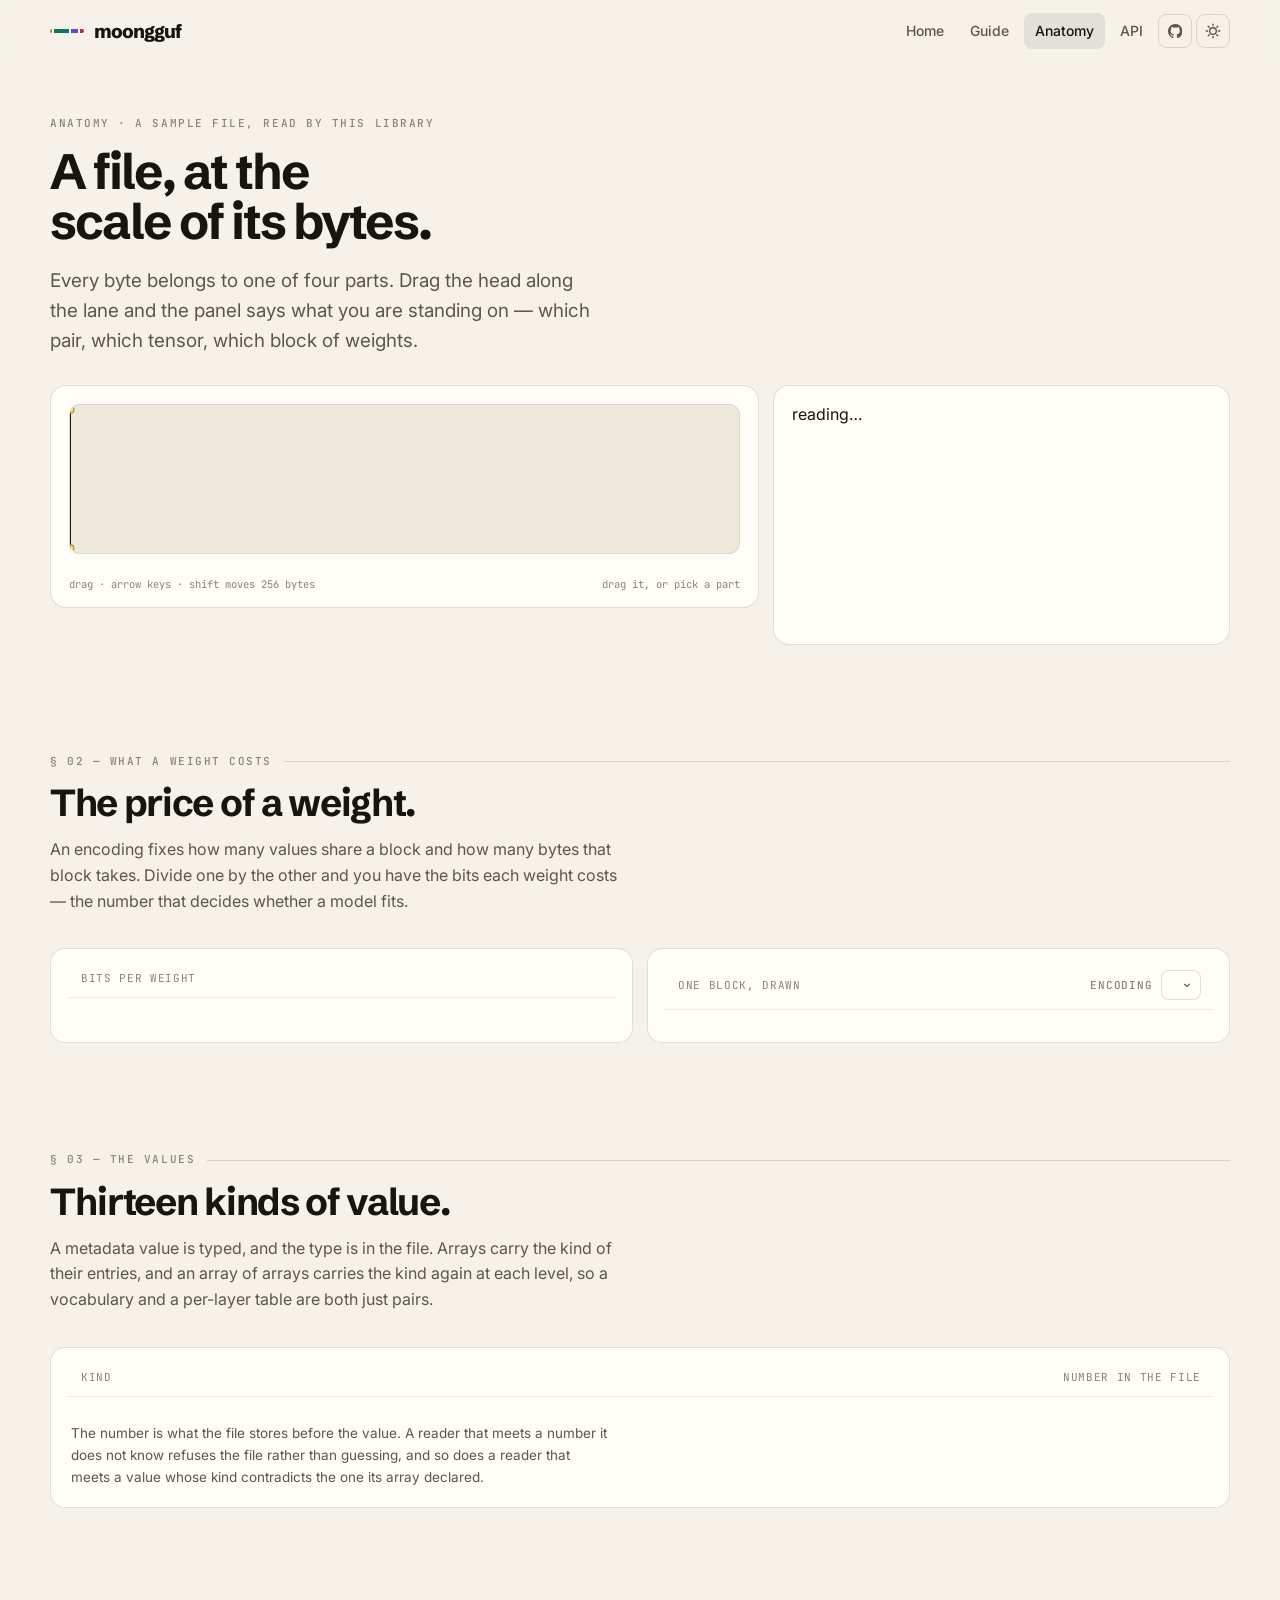
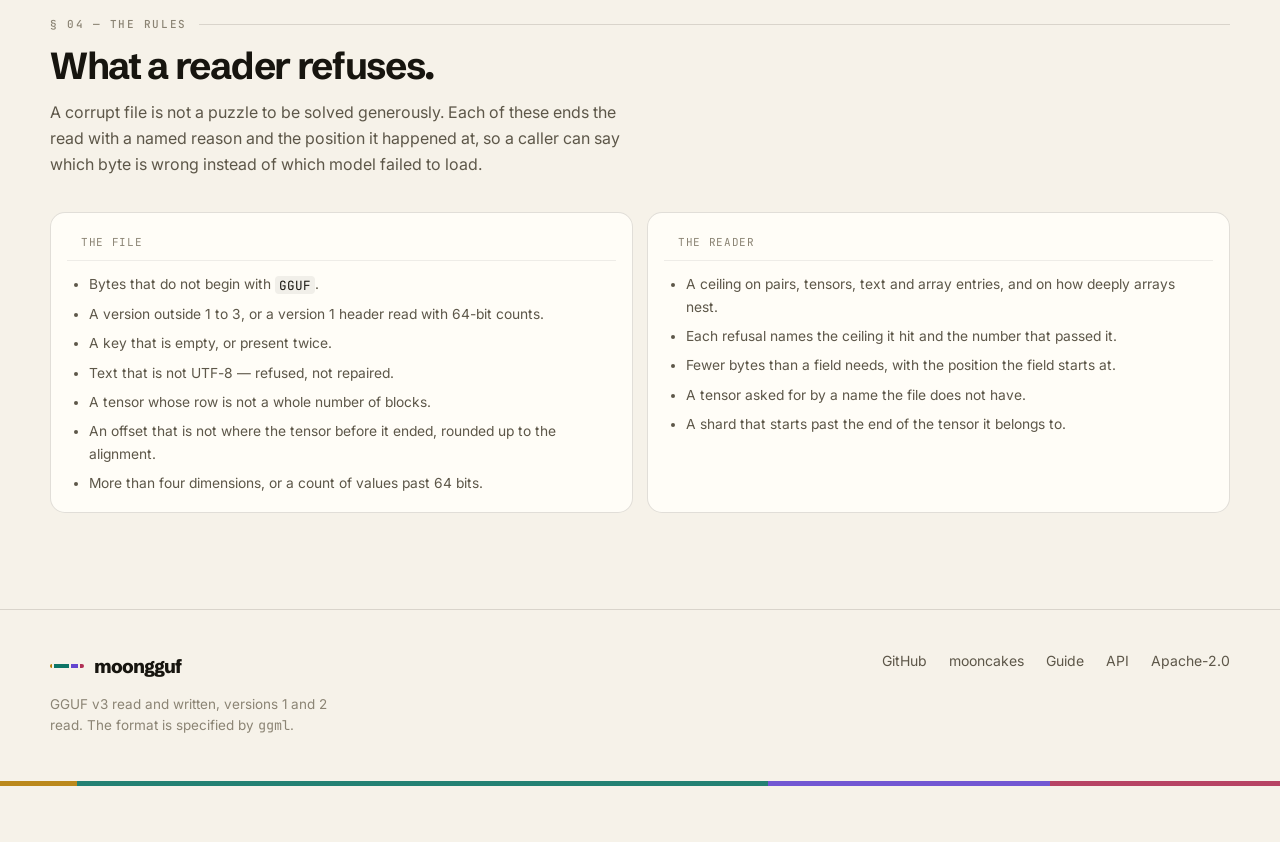
==== commit 82c57530: "docs(moongguf): a display face, one icon grid, tapered rules. The hero's face was doing the headline" ====
--- a/docs/anatomy.html
+++ b/docs/anatomy.html
@@ -12,7 +12,7 @@
     <link rel="preconnect" href="https://fonts.googleapis.com" />
     <link rel="preconnect" href="https://fonts.gstatic.com" crossorigin />
     <link
-      href="https://fonts.googleapis.com/css2?family=Bricolage+Grotesque:opsz,wght@12..96,400..800&family=Inter:wght@400;500;600&family=JetBrains+Mono:wght@400;500&display=swap"
+      href="https://fonts.googleapis.com/css2?family=Inter:wght@400;500;600&family=JetBrains+Mono:wght@400;500&family=Schibsted+Grotesk:wght@400..900&display=swap"
       rel="stylesheet"
     />
     <link rel="stylesheet" href="assets/site.css" />
@@ -36,19 +36,19 @@
             aria-label="Source on GitHub"
             title="Source on GitHub"
           >
-            <svg viewBox="0 0 16 16" fill="currentColor" aria-hidden="true">
+            <svg class="i-mark" viewBox="0 0 16 16" fill="currentColor" aria-hidden="true">
               <path
                 d="M8 0C3.58 0 0 3.58 0 8c0 3.54 2.29 6.53 5.47 7.59.4.07.55-.17.55-.38 0-.19-.01-.82-.01-1.49-2.01.37-2.53-.49-2.69-.94-.09-.23-.48-.94-.82-1.13-.28-.15-.68-.52-.01-.53.63-.01 1.08.58 1.23.82.72 1.21 1.87.87 2.33.66.07-.52.28-.87.51-1.07-1.78-.2-3.64-.89-3.64-3.95 0-.87.31-1.59.82-2.15-.08-.2-.36-1.02.08-2.12 0 0 .67-.21 2.2.82a7.4 7.4 0 0 1 2-.27c.68 0 1.36.09 2 .27 1.53-1.04 2.2-.82 2.2-.82.44 1.1.16 1.92.08 2.12.51.56.82 1.27.82 2.15 0 3.07-1.87 3.75-3.65 3.95.29.25.54.73.54 1.48 0 1.07-.01 1.93-.01 2.2 0 .21.15.46.55.38A8.01 8.01 0 0 0 16 8c0-4.42-3.58-8-8-8Z"
               />
             </svg>
           </a>
           <button class="icon-button theme-toggle" type="button" aria-label="Switch theme">
-            <svg class="sun" viewBox="0 0 16 16" fill="none" stroke="currentColor" stroke-width="1.4" aria-hidden="true">
-              <circle cx="8" cy="8" r="3.1" />
-              <path d="M8 1v1.6M8 13.4V15M1 8h1.6M13.4 8H15M3.05 3.05l1.13 1.13M11.82 11.82l1.13 1.13M12.95 3.05l-1.13 1.13M4.18 11.82l-1.13 1.13" />
+            <svg class="sun" viewBox="0 0 16 16" fill="none" stroke="currentColor" stroke-width="1.35" stroke-linecap="round" aria-hidden="true">
+              <circle cx="8" cy="8" r="3.3" />
+              <path d="M8 1.2v1.4M8 13.4v1.4M1.2 8h1.4M13.4 8h1.4M3.2 3.2l1 1M11.8 11.8l1 1M12.8 3.2l-1 1M4.2 11.8l-1 1" />
             </svg>
-            <svg class="moon" viewBox="0 0 16 16" fill="none" stroke="currentColor" stroke-width="1.4" aria-hidden="true">
-              <path d="M13.4 9.6A5.9 5.9 0 0 1 6.4 2.6a5.9 5.9 0 1 0 7 7Z" />
+            <svg class="moon" viewBox="0 0 16 16" fill="none" stroke="currentColor" stroke-width="1.35" stroke-linejoin="round" aria-hidden="true">
+              <path d="M13.4 9.8A5.6 5.6 0 0 1 6.2 2.6a5.6 5.6 0 1 0 7.2 7.2Z" />
             </svg>
           </button>
         </nav>
@@ -110,7 +110,12 @@
                 <span>one block, drawn</span>
                 <span class="spacer"></span>
                 <label class="eyebrow" for="block-select" style="letter-spacing: 0.08em">encoding</label>
-                <select id="block-select" data-block-select></select>
+                <span class="select">
+                  <select id="block-select" data-block-select></select>
+                  <svg class="i-chev" viewBox="0 0 16 16" fill="none" stroke="currentColor" stroke-width="1.6" aria-hidden="true">
+                    <path d="m4.5 6.6 3.5 3.4 3.5-3.4" />
+                  </svg>
+                </span>
               </div>
               <div data-block></div>
               <p class="block-note" data-block-note></p>
--- a/docs/assets/site.css
+++ b/docs/assets/site.css
@@ -14,7 +14,7 @@
   --line: color-mix(in srgb, var(--ink) 13%, transparent);
   --line-soft: color-mix(in srgb, var(--ink) 7%, transparent);
   --highlight: #ffd84d;
-  --swipe: color-mix(in srgb, var(--highlight) 78%, transparent);
+  --swipe: color-mix(in srgb, var(--highlight) 92%, transparent);
 
   /* One colour per part of the file, kept everywhere those parts are named. */
   --head: #b57d05;
@@ -33,7 +33,7 @@
     0 26px 44px -26px color-mix(in srgb, var(--ink) 40%);
 
   --sans: "Inter", ui-sans-serif, system-ui, -apple-system, "Segoe UI", sans-serif;
-  --display: "Bricolage Grotesque", "Inter", ui-sans-serif, system-ui, sans-serif;
+  --display: "Schibsted Grotesk", "Inter", ui-sans-serif, system-ui, sans-serif;
   --mono: "JetBrains Mono", ui-monospace, SFMono-Regular, Menlo, Consolas, monospace;
 
   /* Apple's move: damping 1, response 0.4 — no overshoot, no lag. */
@@ -66,7 +66,7 @@
   --meta: #4ec3ae;
   --index: #a58cf5;
   --data: #f07a9c;
-  --swipe: color-mix(in srgb, var(--highlight) 34%, transparent);
+  --swipe: color-mix(in srgb, var(--highlight) 62%, transparent);
 
   --head-wash: color-mix(in srgb, var(--head) 16%, var(--paper));
   --meta-wash: color-mix(in srgb, var(--meta) 15%, var(--paper));
@@ -94,7 +94,7 @@
     --meta: #4ec3ae;
     --index: #a58cf5;
     --data: #f07a9c;
-    --swipe: color-mix(in srgb, var(--highlight) 34%, transparent);
+    --swipe: color-mix(in srgb, var(--highlight) 62%, transparent);
 
     --head-wash: color-mix(in srgb, var(--head) 16%, var(--paper));
     --meta-wash: color-mix(in srgb, var(--meta) 15%, var(--paper));
@@ -165,6 +165,9 @@
   font: inherit;
   font-variant-ligatures: no-contextual;
   color: inherit;
+  /* No platform chrome: every control on the page is drawn by this sheet. */
+  appearance: none;
+  -webkit-appearance: none;
 }
 
 ::selection {
@@ -253,8 +256,8 @@
 h4 {
   font-family: var(--display);
   font-weight: 700;
-  letter-spacing: -0.025em;
-  line-height: 1.08;
+  letter-spacing: -0.032em;
+  line-height: 1.02;
   margin: 0;
   text-wrap: balance;
 }
@@ -370,7 +373,7 @@
   font-family: var(--display);
   font-weight: 800;
   font-size: 19px;
-  letter-spacing: -0.04em;
+  letter-spacing: -0.05em;
 }
 
 .brand-bars {
@@ -428,6 +431,12 @@
 .nav a[aria-current="page"] {
   color: var(--ink);
   background: color-mix(in srgb, var(--ink) 8%, transparent);
+}
+
+/* The nav's link padding must not reach the icon buttons: it narrows the box
+   and the glyph inside it. */
+.nav .icon-button {
+  padding: 0;
 }
 
 .icon-button {
@@ -453,6 +462,21 @@
   width: 16px;
   height: 16px;
   display: block;
+  flex: none;
+}
+
+/* A filled mark carries more ink than a stroked one at the same box, so it is
+   drawn a shade smaller to sit at the same visual size. */
+.icon-button .i-mark {
+  width: 14.5px;
+  height: 14.5px;
+}
+
+/* The crescent and the sun are drawn with air around them, so their boxes are
+   larger than the mark's while their ink is the same. */
+.icon-button .moon {
+  width: 20.5px;
+  height: 20.5px;
 }
 
 .theme-toggle .moon,
@@ -692,10 +716,6 @@
   transition: transform 0.4s var(--spring);
 }
 
-.plate-cells span:hover {
-  transform: translateY(-2px);
-}
-
 .plate-ascii {
   display: grid;
   grid-template-columns: repeat(4, minmax(0, 1fr));
@@ -727,15 +747,10 @@
 }
 
 .hero h1 {
-  font-size: clamp(2.6rem, 1.7rem + 3.6vw, 4.4rem);
-  letter-spacing: -0.045em;
-  line-height: 0.98;
-}
-
-.hero h1 .sub {
-  display: block;
-  color: var(--ink-3);
-  font-weight: 400;
+  font-size: clamp(2.45rem, 1.6rem + 3.3vw, 4.1rem);
+  letter-spacing: -0.038em;
+  line-height: 0.99;
+  font-weight: 700;
 }
 
 .hero-actions {
@@ -794,6 +809,7 @@
 .seg {
   position: relative;
   display: flex;
+  flex: var(--grow, 1) 1 0;
   flex-direction: column;
   justify-content: flex-end;
   gap: 6px;
@@ -912,19 +928,6 @@
   border-top: 1px solid var(--line);
 }
 
-.eyebrow,
-.num,
-.step-num,
-.code-head,
-.map-at,
-.tick,
-.pane-head,
-.seg-tag,
-.plate-at,
-.legend,
-.section-head .kicker {
-  user-select: none;
-}
 
 .tick {
   position: absolute;
@@ -1038,6 +1041,7 @@
   height: 3px;
   background: var(--tone);
   opacity: 0.85;
+  clip-path: polygon(0 0, 100% 0, calc(100% - 5px) 100%, 5px 100%);
 }
 
 .part:hover {
@@ -1073,7 +1077,9 @@
   font-family: var(--mono);
   font-size: 11.5px;
   color: var(--ink-2);
-  overflow-wrap: anywhere;
+  /* Break a long name only when it cannot fit a line of its own: splitting
+     `general.architecture` across lines reads as a mistake. */
+  overflow-wrap: break-word;
 }
 
 .part .call em {
@@ -1123,9 +1129,10 @@
 }
 
 .field svg {
-  width: 14px;
-  height: 14px;
+  width: 15px;
+  height: 15px;
   flex: none;
+  stroke-width: 1.45;
 }
 
 .field input {
@@ -1228,6 +1235,7 @@
 
 .enc-bits {
   font-family: var(--display);
+  font-variant-numeric: tabular-nums;
   font-size: 25px;
   font-weight: 600;
   letter-spacing: -0.04em;
@@ -1764,6 +1772,7 @@
 }
 
 .toc a {
+  position: relative;
   display: flex;
   gap: 10px;
   padding: 6px 10px 6px 9px;
@@ -1791,6 +1800,18 @@
 .toc a.is-current {
   color: var(--ink);
   background: color-mix(in srgb, var(--ink) 7%, transparent);
+  border-radius: 0 7px 7px 0;
+}
+
+.toc a.is-current::after {
+  content: "";
+  position: absolute;
+  left: 0;
+  top: 7px;
+  bottom: 7px;
+  width: 3px;
+  background: var(--data);
+  clip-path: polygon(0 0, 100% 4px, 100% calc(100% - 4px), 0 100%);
 }
 
 .toc a.is-current::before {
@@ -1850,9 +1871,9 @@
   content: "";
   position: absolute;
   inset: 0 auto 0 0;
-  width: 2px;
+  width: 3px;
   background: var(--meta);
-  clip-path: polygon(0 0, 100% 6px, 100% calc(100% - 6px), 0 100%);
+  clip-path: polygon(0 0, 100% 5px, 100% calc(100% - 5px), 0 100%);
 }
 
 .note b {
@@ -2115,6 +2136,7 @@
 }
 
 .api-nav a {
+  position: relative;
   display: block;
   padding: 4px 9px;
   border-radius: 6px;
@@ -2132,6 +2154,18 @@
 .api-nav a.is-current {
   color: var(--ink);
   background: color-mix(in srgb, var(--ink) 7%, transparent);
+  border-radius: 0 6px 6px 0;
+}
+
+.api-nav a.is-current::after {
+  content: "";
+  position: absolute;
+  left: 0;
+  top: 5px;
+  bottom: 5px;
+  width: 3px;
+  background: var(--ink);
+  clip-path: polygon(0 0, 100% 4px, 100% calc(100% - 4px), 0 100%);
 }
 
 .api-nav .group {
@@ -2212,9 +2246,18 @@
 }
 
 .member {
+  position: relative;
   margin: 12px 0 0 16px;
-  padding-left: 14px;
-  border-left: 1px solid var(--line);
+  padding-left: 15px;
+}
+
+.member::before {
+  content: "";
+  position: absolute;
+  inset: 3px auto 3px 0;
+  width: 2px;
+  background: color-mix(in srgb, var(--ink) 22%, transparent);
+  clip-path: polygon(0 0, 100% 4px, 100% calc(100% - 4px), 0 100%);
 }
 
 .member h4 {
@@ -2313,25 +2356,38 @@
   .ribbon {
     height: auto;
     flex-direction: column;
-    gap: 6px;
+    align-items: stretch;
+    gap: 5px;
   }
   .seg {
+    flex: none;
     flex-direction: row-reverse;
     align-items: center;
     gap: 10px;
-    height: auto;
-  }
+    height: 26px;
+  }
+  /* Stacked, the length of a bar is its share of the file: the longest region
+     fills the row, and the rest stand in proportion to it. */
   .seg .bar {
     height: 22px;
-    flex: 1;
+    flex: none;
+    width: calc(var(--share, 0) * 1%);
   }
   .seg-tag {
     flex-direction: row;
     gap: 6px;
-    width: 104px;
+    width: 96px;
     flex: none;
   }
   .seg-tag span {
+    display: none;
+  }
+  /* Stacked, every row has a label: a narrow region no longer needs its name
+     turned on its side, because the row has its own line. */
+  .seg-narrow .seg-tag {
+    display: flex;
+  }
+  .seg-narrow .bar-label {
     display: none;
   }
   .seg-narrow .seg-tag b {
@@ -2402,12 +2458,7 @@
 
 /* The highlighter swipe, borrowed from a page of notes rather than a screen. */
 .swipe {
-  background-image: linear-gradient(
-    transparent 64%,
-    var(--swipe) 64% 94%,
-    transparent 94%
-  );
-  padding-bottom: 0.04em;
+  box-shadow: inset 0 -0.085em 0 var(--swipe);
 }
 
 body.is-dropping .play-pane {
@@ -2653,15 +2704,59 @@
   font-weight: 600;
 }
 
-select {
-  height: 34px;
-  padding: 0 10px;
-  border-radius: 9px;
+.select {
+  position: relative;
+  display: inline-flex;
+  align-items: center;
+}
+
+.select select {
+  appearance: none;
+  -webkit-appearance: none;
+  height: 30px;
+  padding: 0 28px 0 10px;
   border: 1px solid var(--line);
+  border-radius: 8px;
   background: var(--card);
-  font-family: var(--mono);
-  font-size: 12px;
-  color: var(--ink);
+  color: var(--ink);
+  font-family: var(--mono);
+  font-size: 11.5px;
+  letter-spacing: 0.02em;
+  cursor: pointer;
+  transition: border-color 0.2s, background-color 0.2s;
+}
+
+.select select:hover {
+  border-color: color-mix(in srgb, var(--ink) 32%, transparent);
+}
+
+.select select:focus-visible {
+  outline: 2px solid var(--ink);
+  outline-offset: 2px;
+}
+
+.select .i-chev {
+  position: absolute;
+  right: 8px;
+  width: 12px;
+  height: 12px;
+  color: var(--ink-2);
+  pointer-events: none;
+}
+
+/* The search fields keep no browser furniture: no magnifier glyph, no native
+   clear button, no rounded platform box. */
+.field input[type="search"] {
+  appearance: none;
+  -webkit-appearance: none;
+}
+
+.field input[type="search"]::-webkit-search-decoration,
+.field input[type="search"]::-webkit-search-cancel-button,
+.field input[type="search"]::-webkit-search-results-button,
+.field input[type="search"]::-webkit-search-results-decoration {
+  -webkit-appearance: none;
+  display: none;
 }
 
 .panel-card {
@@ -2770,3 +2865,78 @@
   line-height: 1.45;
   color: var(--ink-3);
 }
+
+/* ——— what is not text ———————————————————————————————————————————
+   A control, a label, a number in the margin or a drawing is not a passage:
+   dragging across it should do nothing, so that grabbing the page — or the
+   byte lane — never leaves a reader holding half a button instead. Prose,
+   code, signatures and the values a reader came for stay selectable, and the
+   hex box and the search fields stay editable. */
+
+.brand,
+.nav a,
+.icon-button,
+.toc a,
+.api-nav a,
+.footer-links a,
+.button,
+.chip,
+.filter,
+.mini-button,
+.enc,
+.steps button,
+.lane-key button,
+.eyebrow,
+.num,
+.step-num,
+.kind,
+.rec-type,
+.pane-head,
+.code-head,
+.map-head,
+.legend,
+.map-at,
+.map,
+.ribbon,
+.ribbon-readout,
+.scan-lane,
+.scan-hint,
+.scan-part,
+.plate,
+.plate-at,
+.plate-cells,
+.plate-ascii,
+.seg-tag,
+.bar-label,
+.lane-seg span,
+.tick,
+.section-head .kicker,
+.play-verdict,
+.enc-name small,
+.ribbon-head,
+.scan-panel,
+.rec,
+.rec-key,
+.rec-value,
+.play-body {
+  user-select: none;
+  -webkit-user-select: none;
+}
+
+/* Decoration that a pointer should pass straight through. */
+.swatch,
+.brand-bars,
+.brand-bars i,
+.seg .bar,
+.lane-seg::after,
+.scan-head,
+.plate-cells span,
+.plate-ascii span,
+.icon-button svg,
+.block-row .blocks i,
+.bit-track,
+.enc-meter {
+  user-select: none;
+  -webkit-user-select: none;
+  pointer-events: none;
+}
